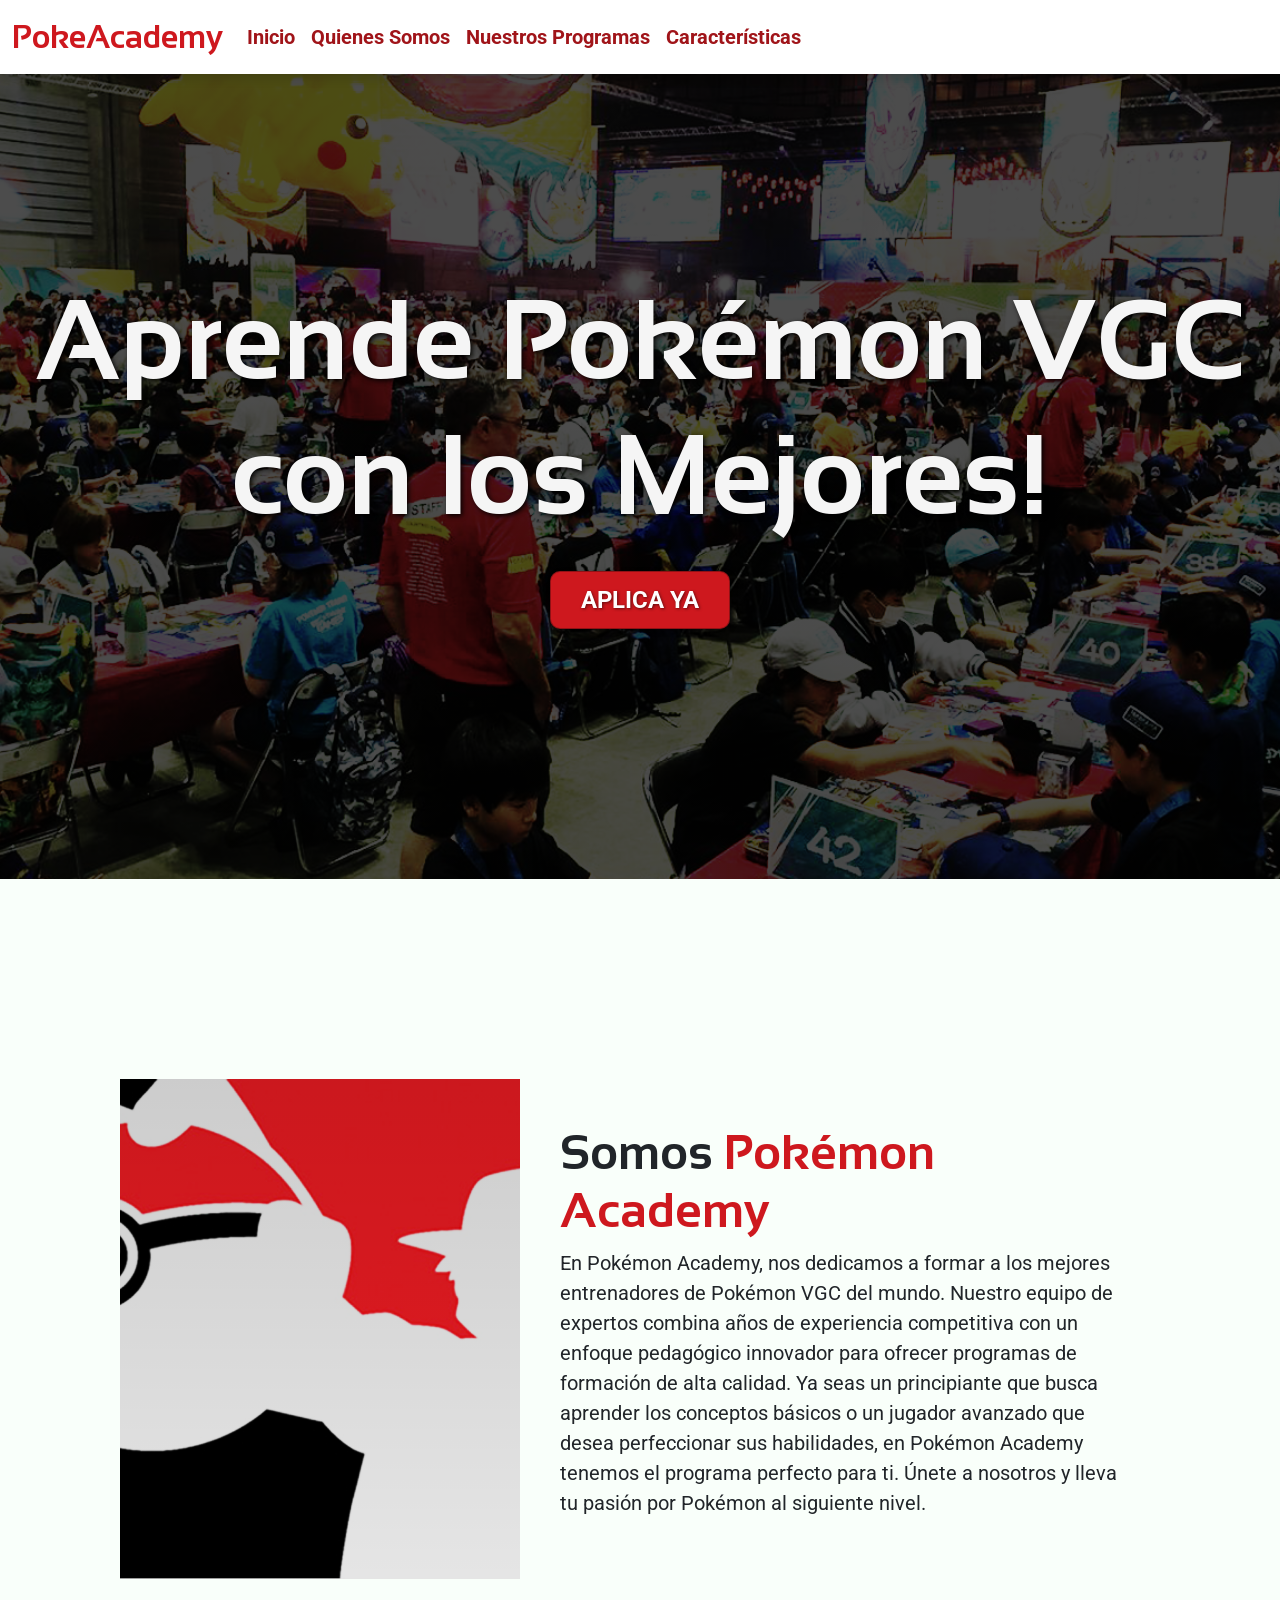
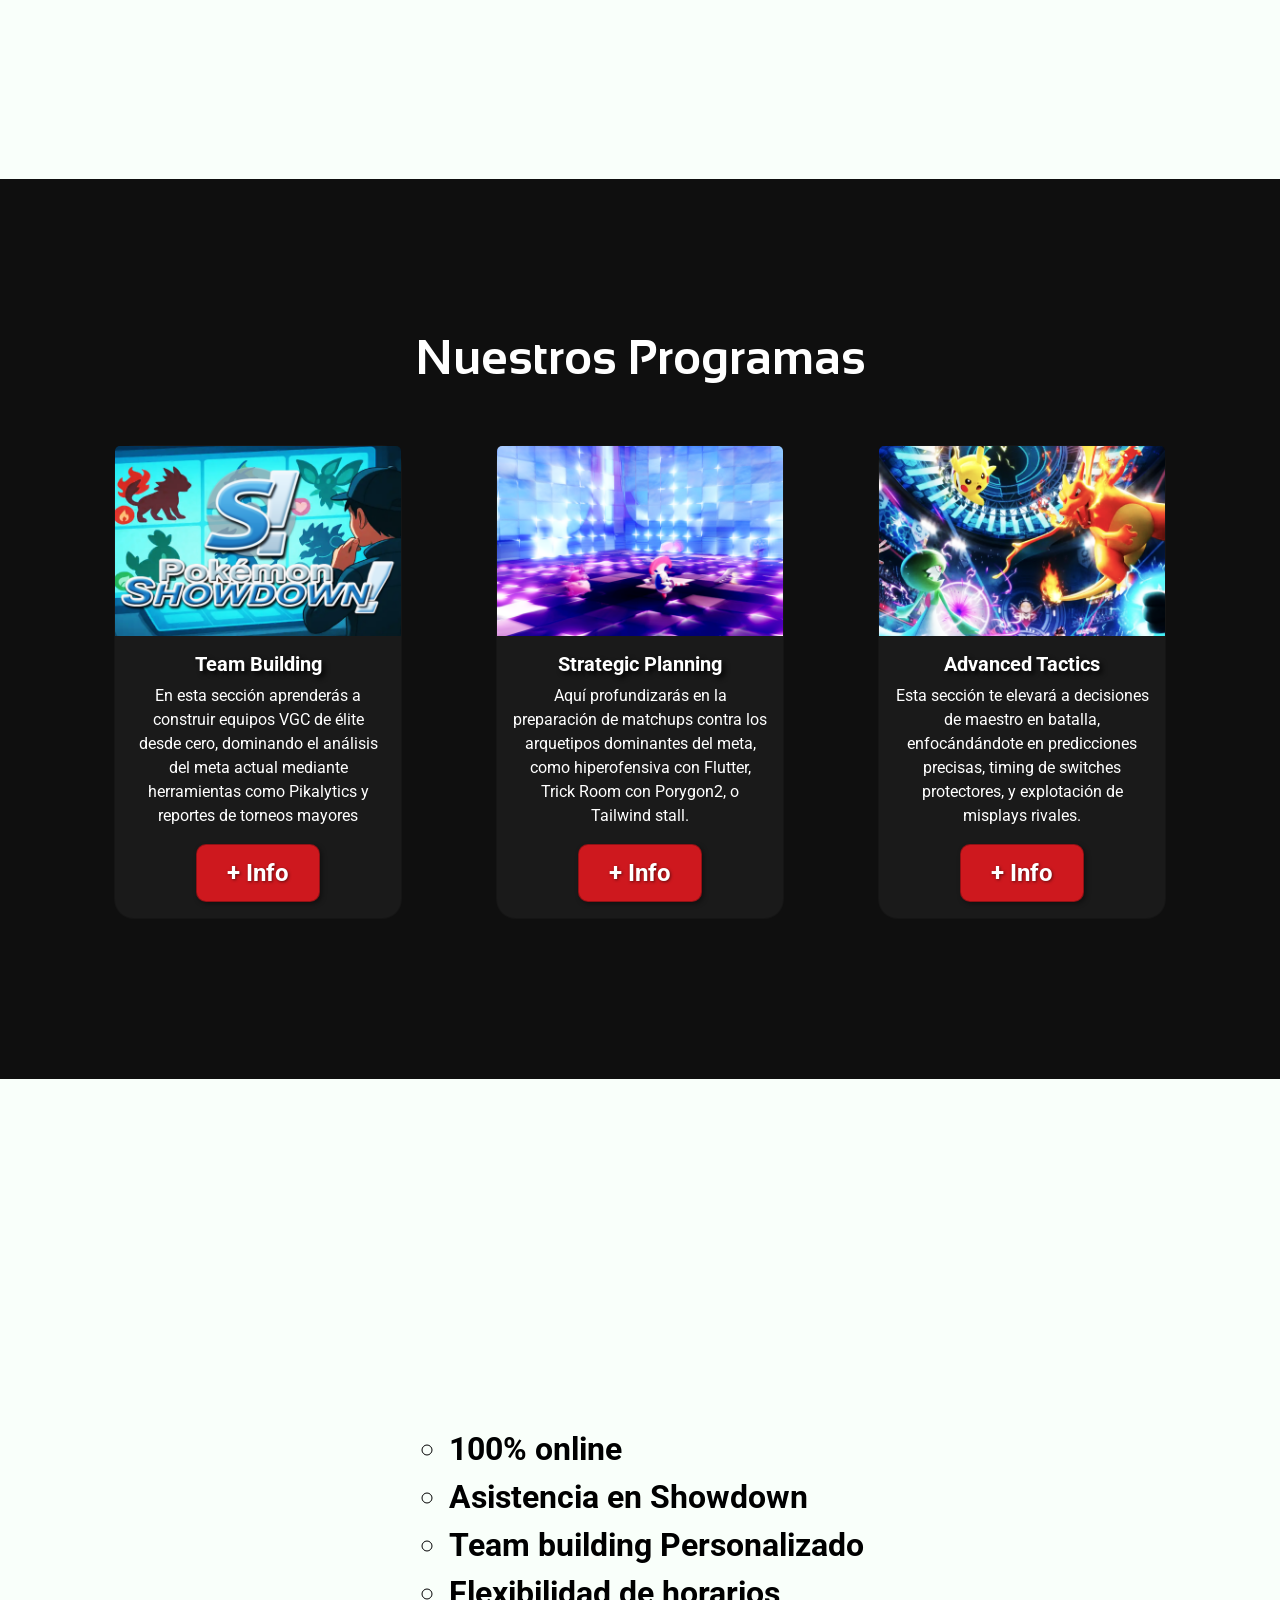
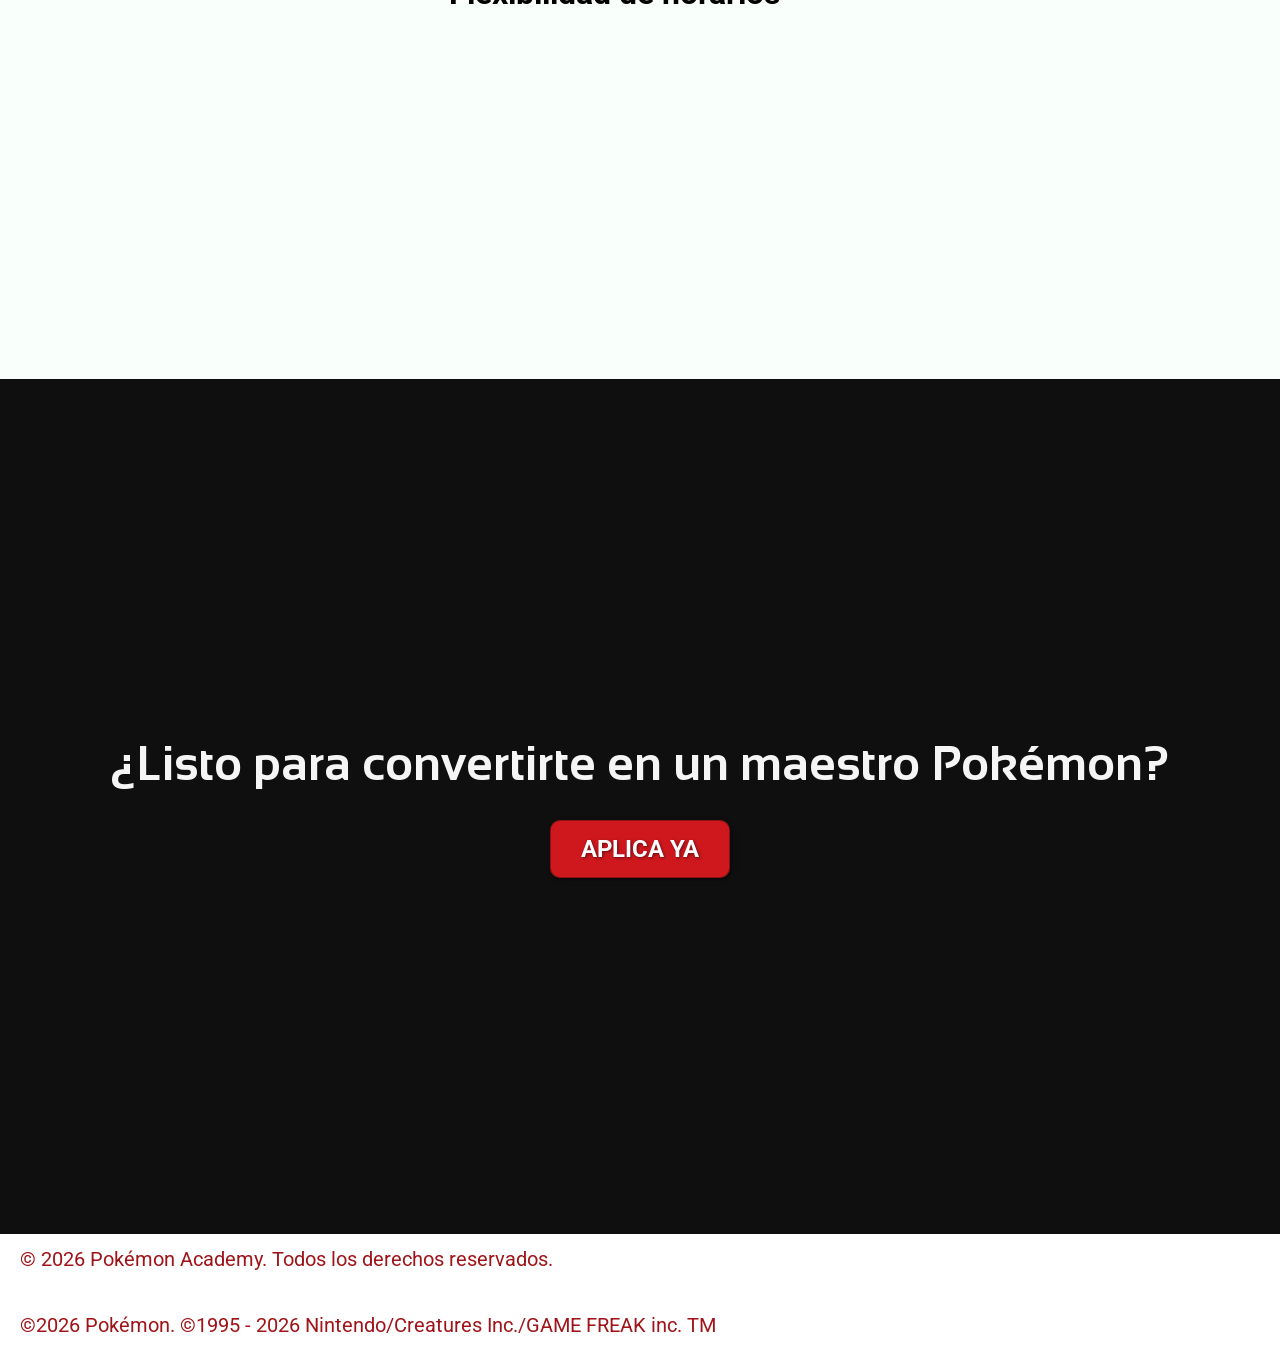
==== index.html @ f9768f2f "1ra version de Poke Academy para la entrega" ====
<!DOCTYPE html>
<html lang="en">

<head>
    <meta charset="UTF-8">
    <meta name="viewport" content="width=device-width, initial-scale=1.0">
    <title>Pokémon Academy</title>
    <!-- Bootstrap CSS -->
    <link href="https://cdn.jsdelivr.net/npm/bootstrap@5.3.8/dist/css/bootstrap.min.css" rel="stylesheet"
        integrity="sha384-sRIl4kxILFvY47J16cr9ZwB07vP4J8+LH7qKQnuqkuIAvNWLzeN8tE5YBujZqJLB" crossorigin="anonymous">
    <!-- Link to the CSS file -->
    <link rel="stylesheet" href="./css/style.css">

</head>
<img src="" alt="">
<body>
    <header>
        <!-- NavBar de Bootstrap -->
        <nav class="navbar navbar-expand-lg">
            <div class="container-fluid">
                <a class="navbar-brand" href="./index.html">PokeAcademy</a>
                <button class="navbar-toggler" type="button" data-bs-toggle="collapse" data-bs-target="#navbarNav"
                    aria-controls="navbarNav" aria-expanded="false" aria-label="Toggle navigation">
                    <span class="navbar-toggler-icon"></span>
                </button>
                <!-- <div class="collapse navbar-collapse nav justify-content-end" id="navbarNav"> -->
                <div class="collapse navbar-collapse nav" id="navbarNav">
                    <ul class="navbar-nav nav">
                        <li class="nav-item">
                            <a class="nav-link" href="./index.html">Inicio</a>
                        </li>
                        <li class="nav-item">
                            <a class="nav-link" href="./pages/quienes-somos.html">Quienes Somos</a>
                        </li>
                        <li class="nav-item">
                            <a class="nav-link" href="./pages/programas.html">Nuestros Programas</a>
                        </li>
                        <li class="nav-item">
                            <a class="nav-link " href="#caracteristicas">Características</a>
                        </li>
                    </ul>
                </div>
            </div>
        </nav>
    </header>

    <section id="main">
        <h1>Aprende Pokémon VGC <br>con los Mejores!</h1>
        <a href="https://www.youtube.com/watch?v=dQw4w9WgXcQ&list=RDdQw4w9WgXcQ&start_radio=1" class="btn btn-primary">APLICA YA</a>
    </section>

    <section id="somos-academy">
        <div class="container-academy">
            <div class="img-container"></div>
            <div class="academy-texto">
                <h2>Somos <span class="color-somos">Pokémon Academy</span></h2>
                <p>En Pokémon Academy, nos dedicamos a formar a los mejores entrenadores de Pokémon VGC del mundo.
                    Nuestro
                    equipo de expertos combina años de experiencia competitiva con un enfoque pedagógico innovador para
                    ofrecer programas de formación de alta calidad. Ya seas un principiante que busca aprender los
                    conceptos
                    básicos o un jugador avanzado que desea perfeccionar sus habilidades, en Pokémon Academy tenemos el
                    programa perfecto para ti. Únete a nosotros y lleva tu pasión por Pokémon al siguiente nivel.</p>
            </div>
        </div>

    </section>
    <!-- Cards de Bootstrap -->
    <section id="nuestros-programas">
        <h2>Nuestros Programas</h2>
        <div class="container-card">
            <div class="card" style="width: 18rem;">
                <img src="./img/teambuild-img.png" class="card-img-top" alt="Team Building Image">
                <div class="card-body">
                    <h5 class="card-title">Team Building</h5>
                    <p class="card-text">En esta sección aprenderás a construir equipos VGC de élite desde cero,
                        dominando el análisis del meta actual mediante herramientas como Pikalytics y reportes de
                        torneos mayores</p>
                    <a href="#" class="btn btn-primary">+ Info</a>
                </div>
            </div>

            <div class="card" style="width: 18rem;">
                <img src="./img/planning-img.png" class="card-img-top" alt="Planning Image">
                <div class="card-body">
                    <h5 class="card-title">Strategic Planning</h5>
                    <p class="card-text">Aquí profundizarás en la preparación de matchups contra los arquetipos
                        dominantes del meta, como hiperofensiva con Flutter, Trick Room con Porygon2, o Tailwind stall.
                    </p>
                    <a href="#" class="btn btn-primary">+ Info</a>
                </div>
            </div>

            <div class="card" style="width: 18rem;">
                <img src="./img/tactics-img.png" class="card-img-top" alt="Advanced Tactics Image">
                <div class="card-body">
                    <h5 class="card-title">Advanced Tactics</h5>
                    <p class="card-text">Esta sección te elevará a decisiones de maestro en batalla, enfocándándote en
                        predicciones precisas, timing de switches protectores, y explotación de misplays rivales.</p>
                    <a href="#" class="btn btn-primary">+ Info</a>
                </div>
            </div>
        </div>
    </section>

    <section id="caracteristicas">
        <div class="container-caracteristicas">
            <ul>
                <li>100% online</li>
                <li>Asistencia en Showdown</li>
                <li>Team building Personalizado</li>
                <li>Flexibilidad de horarios</li>
            </ul>
        </div>
    </section>

    <section id="ready">
        <h2>¿Listo para convertirte en un maestro Pokémon?</h2>
        <a href="https://www.youtube.com/watch?v=dQw4w9WgXcQ&list=RDdQw4w9WgXcQ&start_radio=1" class="btn btn-primary">APLICA YA</a>
    </section>

    <footer>
        <div class="container-footer">
            <p>© 2026 Pokémon Academy. Todos los derechos reservados.</p>
            <p>©2026 Pokémon. ©1995 - 2026 Nintendo/Creatures Inc./GAME FREAK inc. TM</p>
        </div>
    </footer>
    <!-- Bootstrap JC -->
    <script src="https://cdn.jsdelivr.net/npm/bootstrap@5.3.8/dist/js/bootstrap.bundle.min.js"
        integrity="sha384-FKyoEForCGlyvwx9Hj09JcYn3nv7wiPVlz7YYwJrWVcXK/BmnVDxM+D2scQbITxI"
        crossorigin="anonymous"></script>
</body>

</html>
---- css/style.css ----
/* Fonts */
@import url('https://fonts.googleapis.com/css2?family=Roboto:ital,wght@0,100..900;1,100..900&family=Sansation:ital,wght@0,300;0,400;0,700;1,300;1,400;1,700&display=swap');
/* font-family: "Roboto", sans-serif; */
/* font-family: "Sansation", sans-serif; */

/* Paleta de Colores
Rojo Predominante : rgb(206, 24, 30)
Rojo hover/navbar : rgb(160, 20, 25)
Background Oscuro : rgb(15, 15, 15)
Background Claro  : rgb(249, 255, 250)*/


* {
    margin: 0;
    padding: 0;
    box-sizing: border-box;
}

body {
    font-family: 'Roboto', sans-serif;
}

.navbar {
    background-color: white;
    box-shadow: 0 4px 10px rgba(0, 0, 0, 0.15);
    transition: box-shadow 0.3s ease-in-out;
}

.navbar-brand {
    font-family: 'Sansation', sans-serif;
    color: rgb(206, 24, 30);
    font-weight: bold;
    font-size: 2rem;
}

.navbar-brand:hover {
    color: rgb(160, 20, 25);
}

.nav-link {
    font-family: 'Roboto', sans-serif;
    font-size: 1.25rem;
    color: rgb(160, 20, 25);
    font-weight: bold;
}

.nav-link:hover {
    color: rgb(206, 24, 30);
}

header {
    position: fixed;
    width: 100%;
    top: 0;
    z-index: 100;
}

h1 {
    font-family: 'Sansation', sans-serif;
    font-size: 7rem;
    font-weight: bold;
    text-shadow: 2px 2px 5px rgba(0, 0, 0, 0.9);
}

h2 {
    font-family: 'Sansation', sans-serif;
    font-size: 3rem;
}

h3 {
    font-family: 'Sansation', sans-serif;
    font-size: 2rem;
}

p {
    font-size: 1.25em;
}

ul {
    list-style: none;
    font-family: 'Roboto', sans-serif;
    font-size: 1.25rem;
}

.btn-primary {
    font-size: 1.5rem;
    font-weight: bold;
    padding: 10px 30px;
    border-radius: 10px;
    border: 1.5px solid rgba(0, 0, 0, 0.3);
    box-shadow: 2px 2px 5px rgba(0, 0, 0, 0.4);
    color: white;
    text-shadow: 1px 1px 3px rgba(0, 0, 0, 0.5);
    background-color: rgb(206, 24, 30);
    font-family: 'Roboto', sans-serif;
}

.btn-primary:hover {
    background-color: rgb(160, 20, 25);
    border-color: rgb(160, 20, 25); /* Se creaba un borde azul y de esta forma logre quitarlo */
}

#main {
    display: flex;
    flex-direction: column;
    align-items: center;
    justify-content: center;
    text-align: center;
    height: 95vh;
    gap: 20px;
    color: whitesmoke;
    background-image: linear-gradient(0deg,
            rgba(0, 0, 0, 0.7),
            rgba(0, 0, 0, 0.7)), url(../img/bg-main.png);
    background-repeat: no-repeat;
    background-size: cover;
    background-position: center center;
}

.color-somos {
    color: rgb(206, 24, 30);
}

#somos-academy {
    background-color: rgb(249, 255, 250);
    height: 100vh;
    display: flex;
    align-items: center;
}

#somos-academy h2 {
    font-weight: bold;
}

#somos-academy .container-academy {
    display: flex;
    justify-content: center;
    align-items: center;
}

#somos-academy .academy-texto {
    width: 50%;
    text-align: initial;
    padding: 0px 40px;
}

#somos-academy .img-container {
    background-image: linear-gradient(0deg,
            rgba(0, 0, 0, 0.1),
            rgba(0, 0, 0, 0.2)), url(../img/play-pkm-img.png);
    background-size: cover;
    background-position: center center;
    height: 500px;
    width: 400px;
}

#somos-ofrecemos {
    background-color: rgb(0, 0, 0);
    height: 100vh;
    display: flex;
    align-items: center;
}

#somos-ofrecemos .container-ofrecemos {
    display: flex;
    justify-content: center;
    align-items: center;
}

#somos-ofrecemos .ofrecemos-texto {
    width: 50%;
    text-align: initial;
    padding: 0px 40px;
    color: whitesmoke;
}

#somos-ofrecemos .ofrecemos-img {
    background-image: linear-gradient(0deg,
            rgba(0, 0, 0, 0.2),
            rgba(0, 0, 0, 0.2)), url(../img/pkm-Academy-img.png);
    background-size: cover;
    background-position: center center;
    height: 500px;
    width: 400px;
}


#nuestros-programas {
    background-color: rgb(15, 15, 15);
    color: white;
    text-align: center;
    padding: 50px 20px;
    gap: 20px;
    height: 100vh;
    display: flex;
    flex-direction: column;
}

#nuestros-programas h2 {
    font-weight: bold;
    margin-top: 100px;
}

#nuestros-programas h5 {
    font-weight: bold;
    text-shadow: 3px 3px 5px rgba(0, 0, 0, 0.9);
}

#nuestros-programas p {
    font-size: 1rem;
}

#nuestros-programas .container-card {
    display: flex;
    justify-content: space-evenly;
    align-items: center;
}

#nuestros-programas .card {
    margin-top: 30px;
    background-color: rgb(26, 26, 26);
    color: white;
    border-radius: 20px;
}

#caracteristicas .container-caracteristicas {
    display: flex;
    flex-direction: row;
    align-items: center;
    justify-content: center;
    padding: 50px 20px;
    gap: 20px;
    height: 100vh;
    background-color: rgb(249, 255, 250);
}

#caracteristicas ul {
    list-style: circle;
    font-weight: bold;
    font-size: 2rem;
    color: black;
}

#ready {
    display: flex;
    flex-direction: column;
    align-items: center;
    justify-content: center;
    text-align: center;
    height: 95vh;
    background-color: rgb(15, 15, 15);
    gap: 20px;
}

#ready h2 {
    color: whitesmoke;
    font-weight: bold;
}

#ready-somos {
    display: flex;
    flex-direction: column;
    align-items: center;
    justify-content: center;
    text-align: center;
    height: 95vh;
    background-color: rgb(249, 255, 250);
    gap: 20px;
}

#ready-somos h2 {
    color: black;
    font-weight: bold;
}

#ready-programas {
    display: flex;
    flex-direction: column;
    align-items: center;
    justify-content: center;
    text-align: center;
    height: 95vh;
    background-color: whitesmoke;
    gap: 20px;
}



/* Footer */
footer {
    background-color: rgb(255, 255, 255);
}

footer p {
    padding: 10px;
    color: rgb(160, 20, 25);
}

footer .container-footer {
    height: 10px;
    display: flex;
    flex-direction: column;
    align-items: flex-start;
}

footer .container-footer p {
    padding: 10px 20px;
}

@media (max-width: 768px) {
    #main h1 {
        font-size: 3.5rem;
        margin: 10px;
    }

    #ready h2 {
        font-size: 2.5rem;
        margin: 20px;
    }

    footer .container-footer {
        height: auto;
        align-items: center;
    }


}

@media (max-width: 960px) {
    #nuestros-programas .container-card p {
        display: none;
    }

    #nuestros-programas .container-card {
        flex-direction: column;
        align-items: center;
    }

    .btn-primary {
        font-size: 1.2rem;
        padding: 5px 15px;
    }

    #nuestros-programas {
        height: auto;
    }

    #somos-academy .img-container {
        display: none;
    }

    #somos-ofrecemos .ofrecemos-img {
        display: none;
    }

    #somos-academy .academy-texto {
        width: 100%;
        padding: 30px;
        text-align: center;
    }

    #somos-ofrecemos .ofrecemos-texto {
        width: 100%;
        padding: 30px;
        text-align: center;
    }

    #programas .programas-cartas p {
        display: none;
    }

    #programas .programas-cartas {
        flex-direction: column;
        align-items: center;
    }
}
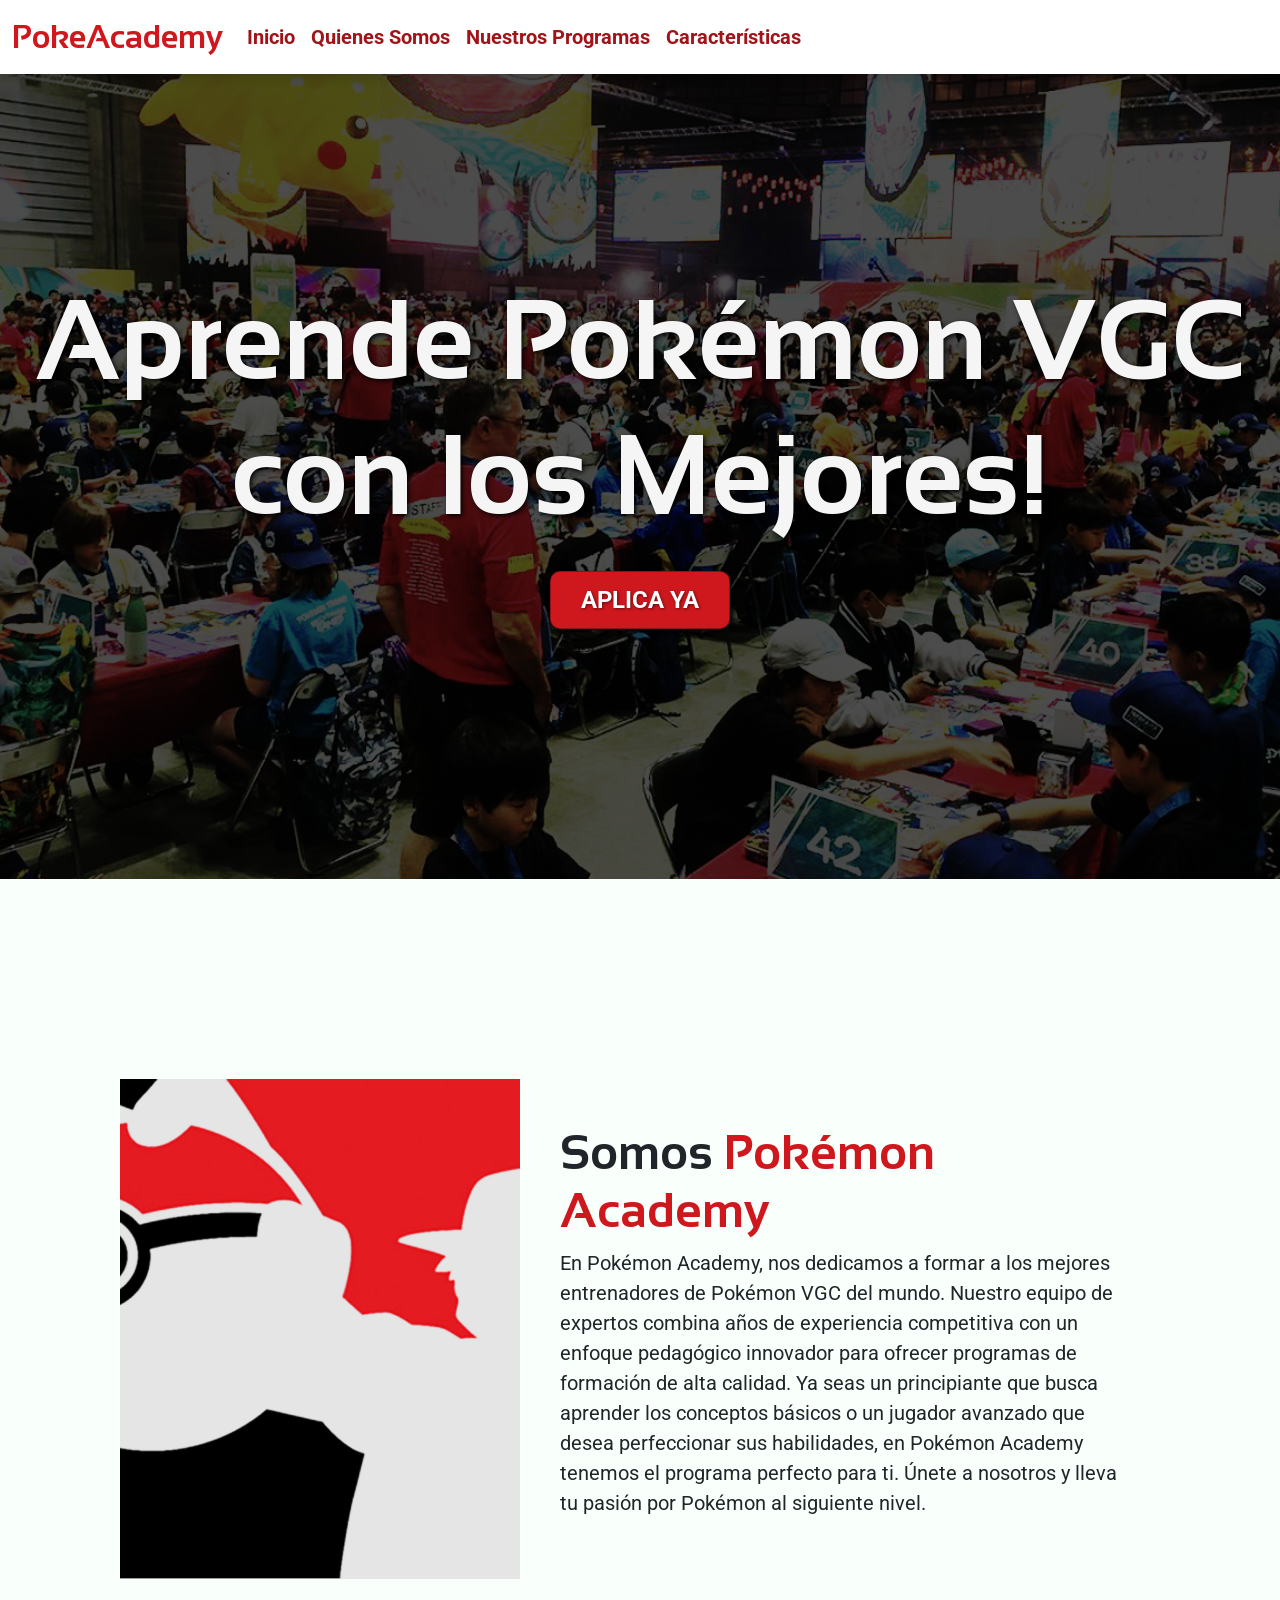
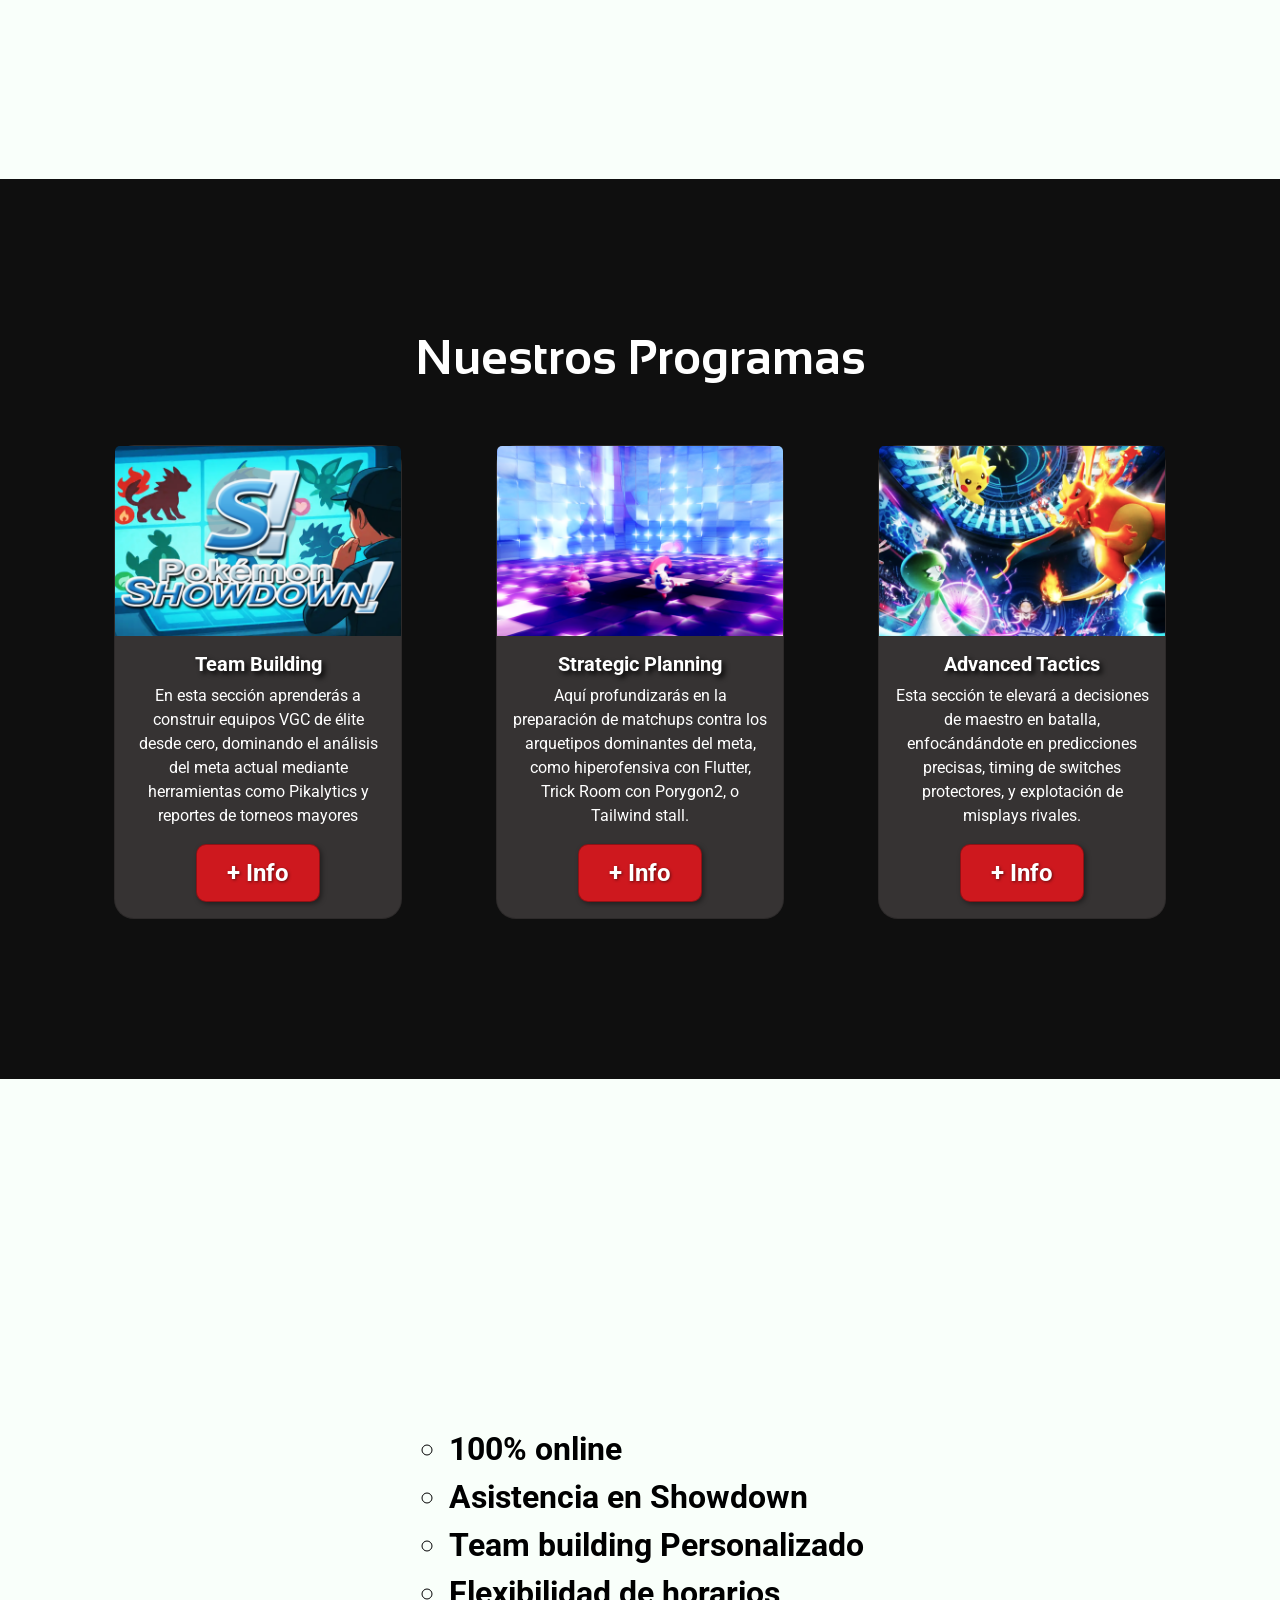
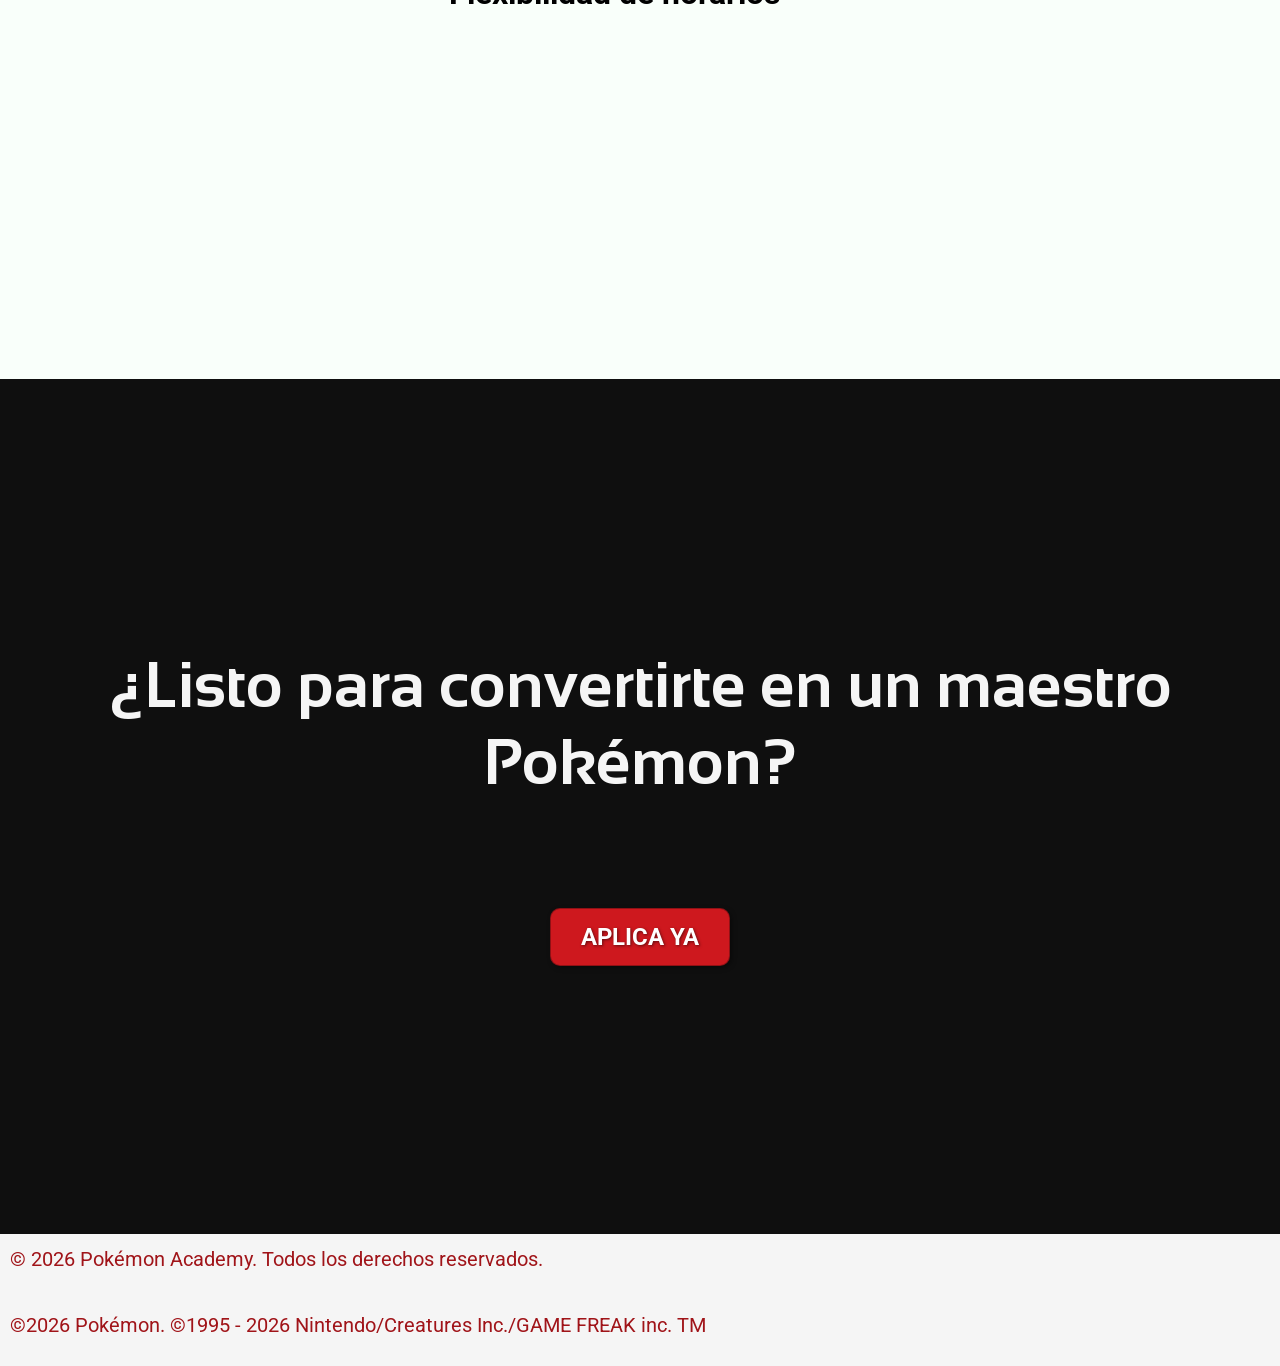
==== commit 2afcb04f: "cambio archivo sass" ====
--- a/index.html
+++ b/index.html
@@ -9,10 +9,11 @@
     <link href="https://cdn.jsdelivr.net/npm/bootstrap@5.3.8/dist/css/bootstrap.min.css" rel="stylesheet"
         integrity="sha384-sRIl4kxILFvY47J16cr9ZwB07vP4J8+LH7qKQnuqkuIAvNWLzeN8tE5YBujZqJLB" crossorigin="anonymous">
     <!-- Link to the CSS file -->
-    <link rel="stylesheet" href="./css/style.css">
+    <link rel="stylesheet" href="./css/styles.css">
 
 </head>
 <img src="" alt="">
+
 <body>
     <header>
         <!-- NavBar de Bootstrap -->
@@ -43,10 +44,11 @@
             </div>
         </nav>
     </header>
-
+    <!--Pagina Principal  -->
     <section id="main">
         <h1>Aprende Pokémon VGC <br>con los Mejores!</h1>
-        <a href="https://www.youtube.com/watch?v=dQw4w9WgXcQ&list=RDdQw4w9WgXcQ&start_radio=1" class="btn btn-primary">APLICA YA</a>
+        <a href="https://www.youtube.com/watch?v=dQw4w9WgXcQ&list=RDdQw4w9WgXcQ&start_radio=1"
+            class="btn btn-primary">APLICA YA</a>
     </section>
 
     <section id="somos-academy">
@@ -103,6 +105,7 @@
         </div>
     </section>
 
+    <!-- Segmento de caracteristicas -->
     <section id="caracteristicas">
         <div class="container-caracteristicas">
             <ul>
@@ -114,17 +117,21 @@
         </div>
     </section>
 
+    <!-- Segmento de Inscripcion -->
     <section id="ready">
         <h2>¿Listo para convertirte en un maestro Pokémon?</h2>
-        <a href="https://www.youtube.com/watch?v=dQw4w9WgXcQ&list=RDdQw4w9WgXcQ&start_radio=1" class="btn btn-primary">APLICA YA</a>
+        <a href="https://www.youtube.com/watch?v=dQw4w9WgXcQ&list=RDdQw4w9WgXcQ&start_radio=1"
+            class="btn btn-primary">APLICA YA</a>
     </section>
 
+    <!-- Segmento de footer -->
     <footer>
         <div class="container-footer">
             <p>© 2026 Pokémon Academy. Todos los derechos reservados.</p>
             <p>©2026 Pokémon. ©1995 - 2026 Nintendo/Creatures Inc./GAME FREAK inc. TM</p>
         </div>
     </footer>
+
     <!-- Bootstrap JC -->
     <script src="https://cdn.jsdelivr.net/npm/bootstrap@5.3.8/dist/js/bootstrap.bundle.min.js"
         integrity="sha384-FKyoEForCGlyvwx9Hj09JcYn3nv7wiPVlz7YYwJrWVcXK/BmnVDxM+D2scQbITxI"
--- a/css/styles.css
+++ b/css/styles.css
@@ -0,0 +1,313 @@
+@import url("https://fonts.googleapis.com/css2?family=Roboto:ital,wght@0,100..900;1,100..900&family=Sansation:ital,wght@0,300;0,400;0,700;1,300;1,400;1,700&display=swap");
+* {
+  margin: 0;
+  padding: 0;
+  box-sizing: border-box;
+}
+
+.btn-primary {
+  font-size: 1.5rem;
+  font-weight: bold;
+  padding: 10px 30px;
+  border-radius: 10px;
+  border: 1.5px solid rgba(0, 0, 0, 0.3);
+  box-shadow: 2px 2px 5px rgba(0, 0, 0, 0.4);
+  color: white;
+  text-shadow: 1px 1px 3px rgba(0, 0, 0, 0.5);
+  background-color: rgb(206, 24, 30);
+  font-family: "Roboto", sans-serif;
+}
+@media (max-width: 960px) {
+  .btn-primary {
+    font-size: 1.2rem;
+    padding: 5px 15px;
+  }
+}
+
+.btn-primary:hover {
+  background-color: rgb(160, 20, 25);
+  border-color: rgb(160, 20, 25);
+}
+
+body {
+  font-family: "Roboto", sans-serif;
+}
+body header {
+  position: fixed;
+  width: 100%;
+  top: 0;
+  z-index: 100;
+}
+body header .navbar {
+  background-color: white;
+  box-shadow: 0 4px 10px rgba(0, 0, 0, 0.15);
+  transition: box-shadow 0.3s ease-in-out;
+}
+body header .navbar .navbar-brand {
+  font-weight: bold;
+  font-size: 2rem;
+  color: rgb(206, 24, 30);
+  font-family: "Sansation", sans-serif;
+}
+body header .navbar .navbar-brand:hover {
+  color: rgb(160, 20, 25);
+}
+body header .navbar ul {
+  list-style: none;
+}
+body header .navbar ul .nav-link {
+  font-family: "Roboto", sans-serif;
+  font-size: 1.25rem;
+  color: rgb(160, 20, 25);
+  font-weight: bold;
+}
+body header .navbar ul .nav-link:hover {
+  color: rgb(206, 24, 30);
+}
+body #main {
+  display: flex;
+  flex-direction: column;
+  align-items: center;
+  justify-content: center;
+  text-align: center;
+  height: 95vh;
+  gap: 20px;
+  color: whitesmoke;
+  background-image: linear-gradient(0deg, rgba(0, 0, 0, 0.7), rgba(0, 0, 0, 0.7)), url(../img/bg-main.png);
+  background-repeat: no-repeat;
+  background-size: cover;
+  background-position: center center;
+}
+body #main h1 {
+  font-family: "Sansation", sans-serif;
+  font-size: 7rem;
+  font-weight: bold;
+  text-shadow: 2px 2px 5px rgba(0, 0, 0, 0.9);
+}
+@media (max-width: 768px) {
+  body #main h1 {
+    font-size: 3.5rem;
+    margin: 10px;
+  }
+}
+body #somos-academy {
+  background-color: rgb(249, 255, 250);
+  height: 100vh;
+  display: flex;
+  align-items: center;
+}
+body #somos-academy .container-academy {
+  display: flex;
+  justify-content: center;
+  align-items: center;
+}
+body #somos-academy .container-academy .img-container {
+  background-image: linear-gradient(0deg, rgba(0, 0, 0, 0.1), rgba(0, 0, 0, 0.1)), url(../img/play-pkm-img.png);
+  background-size: cover;
+  background-position: center center;
+  height: 500px;
+  width: 400px;
+}
+@media (max-width: 960px) {
+  body #somos-academy .container-academy .img-container {
+    display: none;
+  }
+}
+body #somos-academy .container-academy .academy-texto h2 {
+  font-family: "Sansation", sans-serif;
+  font-size: 3rem;
+  font-weight: bold;
+}
+body #somos-academy .container-academy .academy-texto .color-somos {
+  color: rgb(206, 24, 30);
+}
+body #somos-academy .container-academy .academy-texto p {
+  font-size: 1.25rem;
+}
+@media (max-width: 960px) {
+  body #somos-academy .container-academy .academy-texto p {
+    text-align: center;
+    font-size: 1rem;
+  }
+}
+body #somos-academy .container-academy .academy-texto {
+  width: 50%;
+  text-align: initial;
+  padding: 0px 40px;
+}
+@media (max-width: 960px) {
+  body #somos-academy .container-academy .academy-texto {
+    width: 100%;
+    padding: 30px;
+    text-align: center;
+  }
+}
+body #somos-ofrecemos {
+  background-color: rgb(15, 15, 15);
+  height: 100vh;
+  display: flex;
+  align-items: center;
+}
+body #somos-ofrecemos .container-ofrecemos {
+  display: flex;
+  justify-content: center;
+  align-items: center;
+}
+body #somos-ofrecemos .container-ofrecemos .ofrecemos-texto {
+  width: 50%;
+  text-align: initial;
+  padding: 0px 40px;
+  color: whitesmoke;
+  font-size: 1.25rem;
+}
+@media (max-width: 960px) {
+  body #somos-ofrecemos .container-ofrecemos .ofrecemos-texto {
+    width: 100%;
+    padding: 30px;
+    text-align: center;
+    font-size: 1rem;
+  }
+}
+body #somos-ofrecemos .container-ofrecemos .ofrecemos-img {
+  background-image: linear-gradient(0deg, rgba(0, 0, 0, 0.2), rgba(0, 0, 0, 0.2)), url(../img/pkm-Academy-img.png);
+  background-size: cover;
+  background-position: center center;
+  height: 500px;
+  width: 400px;
+}
+@media (max-width: 960px) {
+  body #somos-ofrecemos .container-ofrecemos .ofrecemos-img {
+    display: none;
+  }
+}
+body #nuestros-programas {
+  background-color: rgb(15, 15, 15);
+  color: white;
+  text-align: center;
+  padding: 50px 20px;
+  gap: 20px;
+  height: 100vh;
+  display: flex;
+  flex-direction: column;
+}
+@media (max-width: 960px) {
+  body #nuestros-programas {
+    height: auto;
+  }
+}
+body #nuestros-programas h2 {
+  font-family: "Sansation", sans-serif;
+  font-size: 3rem;
+  font-weight: bold;
+  margin-top: 100px;
+}
+body #nuestros-programas .container-card {
+  display: flex;
+  justify-content: space-evenly;
+  align-items: center;
+}
+@media (max-width: 960px) {
+  body #nuestros-programas .container-card {
+    flex-direction: column;
+    align-items: center;
+  }
+}
+body #nuestros-programas .container-card .card {
+  margin-top: 30px;
+  background-color: rgb(54, 51, 51);
+  color: white;
+  border-radius: 20px;
+}
+body #nuestros-programas .container-card .card .card-body h5 {
+  font-weight: bold;
+  text-shadow: 3px 3px 5px rgba(0, 0, 0, 0.9);
+}
+body #nuestros-programas .container-card .card .card-body p {
+  font-size: 1rem;
+}
+@media (max-width: 960px) {
+  body #nuestros-programas .container-card .card .card-body p {
+    display: none;
+  }
+}
+body #caracteristicas .container-caracteristicas {
+  display: flex;
+  flex-direction: row;
+  align-items: center;
+  justify-content: center;
+  padding: 50px 20px;
+  gap: 20px;
+  height: 100vh;
+  background-color: rgb(249, 255, 250);
+}
+body #caracteristicas .container-caracteristicas ul {
+  list-style: circle;
+  font-weight: bold;
+  font-size: 2rem;
+  color: black;
+}
+body #ready {
+  display: flex;
+  flex-direction: column;
+  align-items: center;
+  justify-content: center;
+  text-align: center;
+  height: 95vh;
+  background-color: rgb(15, 15, 15);
+  gap: 100px;
+}
+body #ready h2 {
+  font-family: "Sansation", sans-serif;
+  font-size: 4rem;
+  color: whitesmoke;
+  font-weight: bold;
+}
+@media (max-width: 768px) {
+  body #ready h2 {
+    font-size: 2.5rem;
+    margin: 20px;
+  }
+}
+body #ready-somos {
+  display: flex;
+  flex-direction: column;
+  align-items: center;
+  justify-content: center;
+  text-align: center;
+  height: 95vh;
+  background-color: rgb(249, 255, 250);
+  gap: 100px;
+}
+body #ready-somos h2 {
+  font-family: "Sansation", sans-serif;
+  font-size: 4rem;
+  color: black;
+  font-weight: bold;
+}
+@media (max-width: 768px) {
+  body #ready-somos h2 {
+    font-size: 2.5rem;
+    margin: 20px;
+  }
+}
+body footer {
+  background-color: whitesmoke;
+}
+body footer .container-footer {
+  display: flex;
+  flex-direction: column;
+  align-items: flex-start;
+}
+body footer .container-footer p {
+  font-size: 1.25rem;
+  color: rgb(160, 20, 25);
+  padding: 10px 10px;
+}
+@media (max-width: 768px) {
+  body footer .container-footer {
+    height: auto;
+    align-items: center;
+  }
+}
+
+/*# sourceMappingURL=styles.css.map */
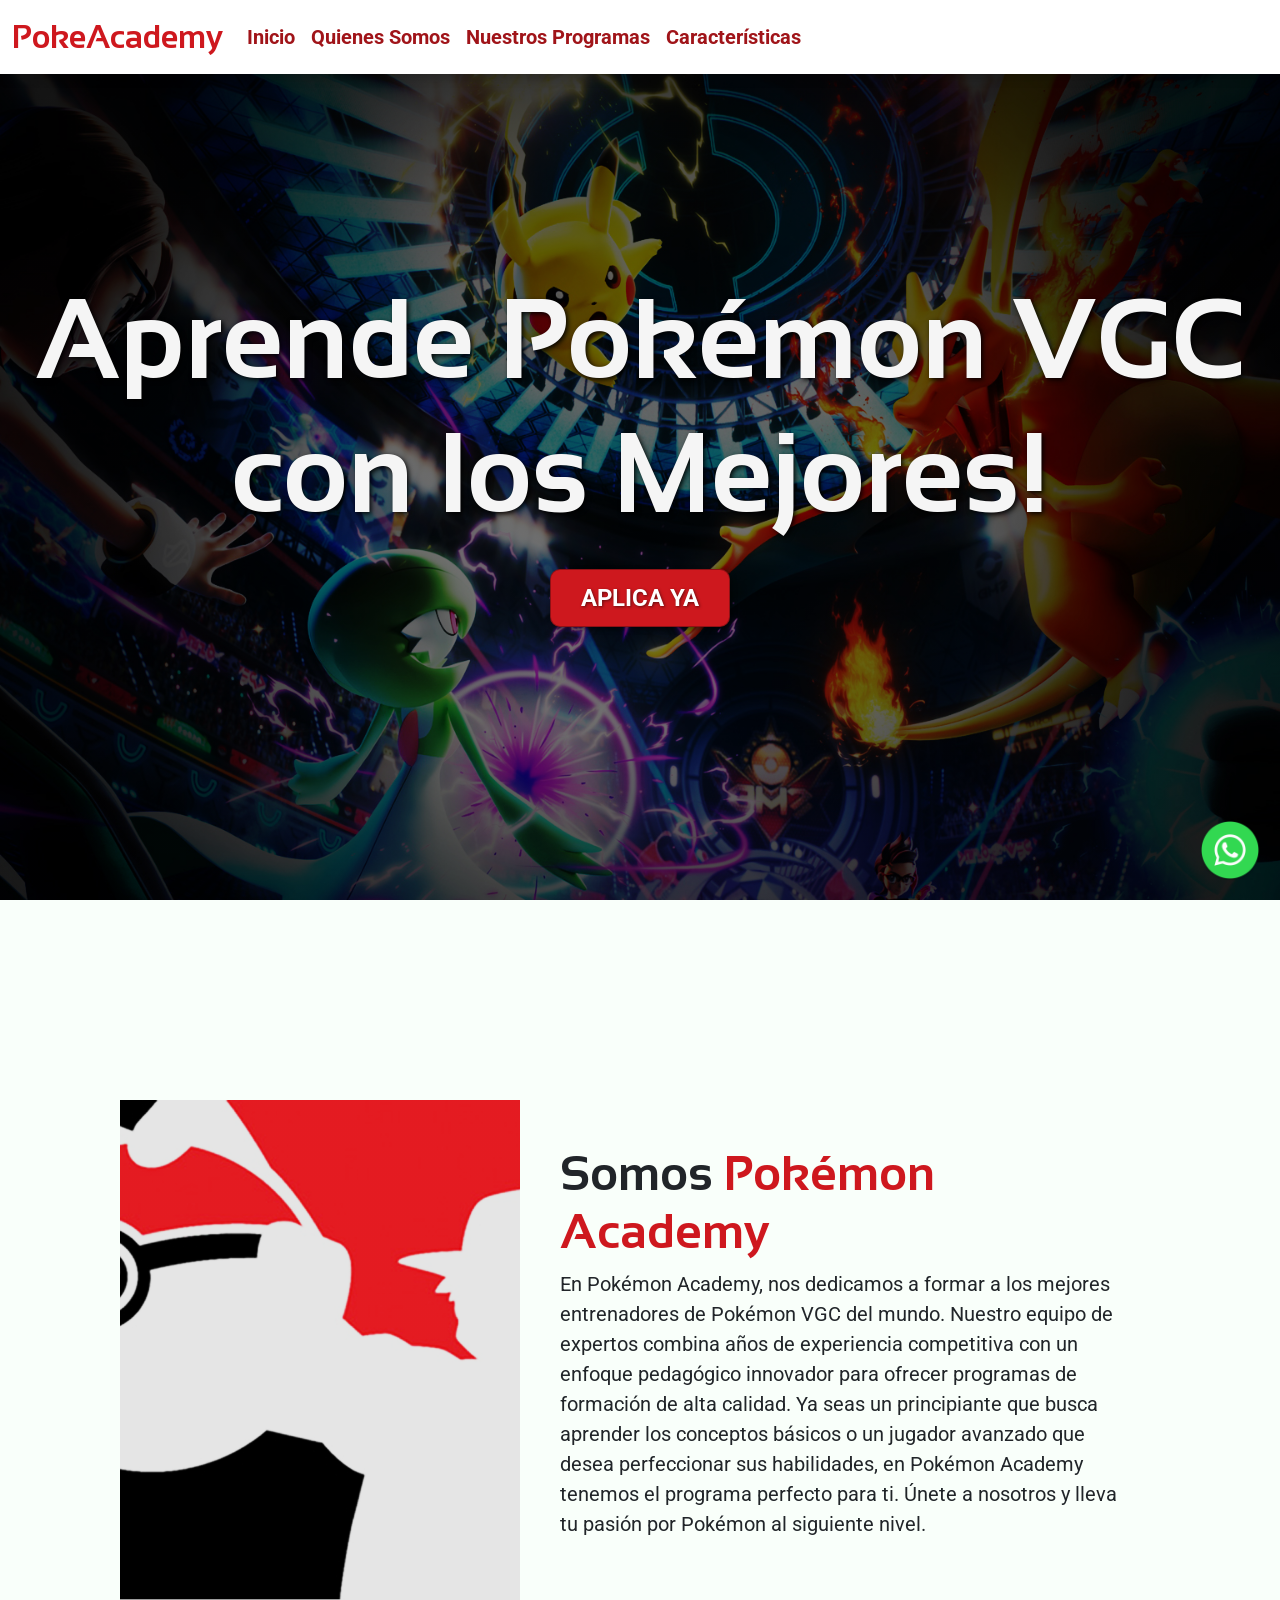
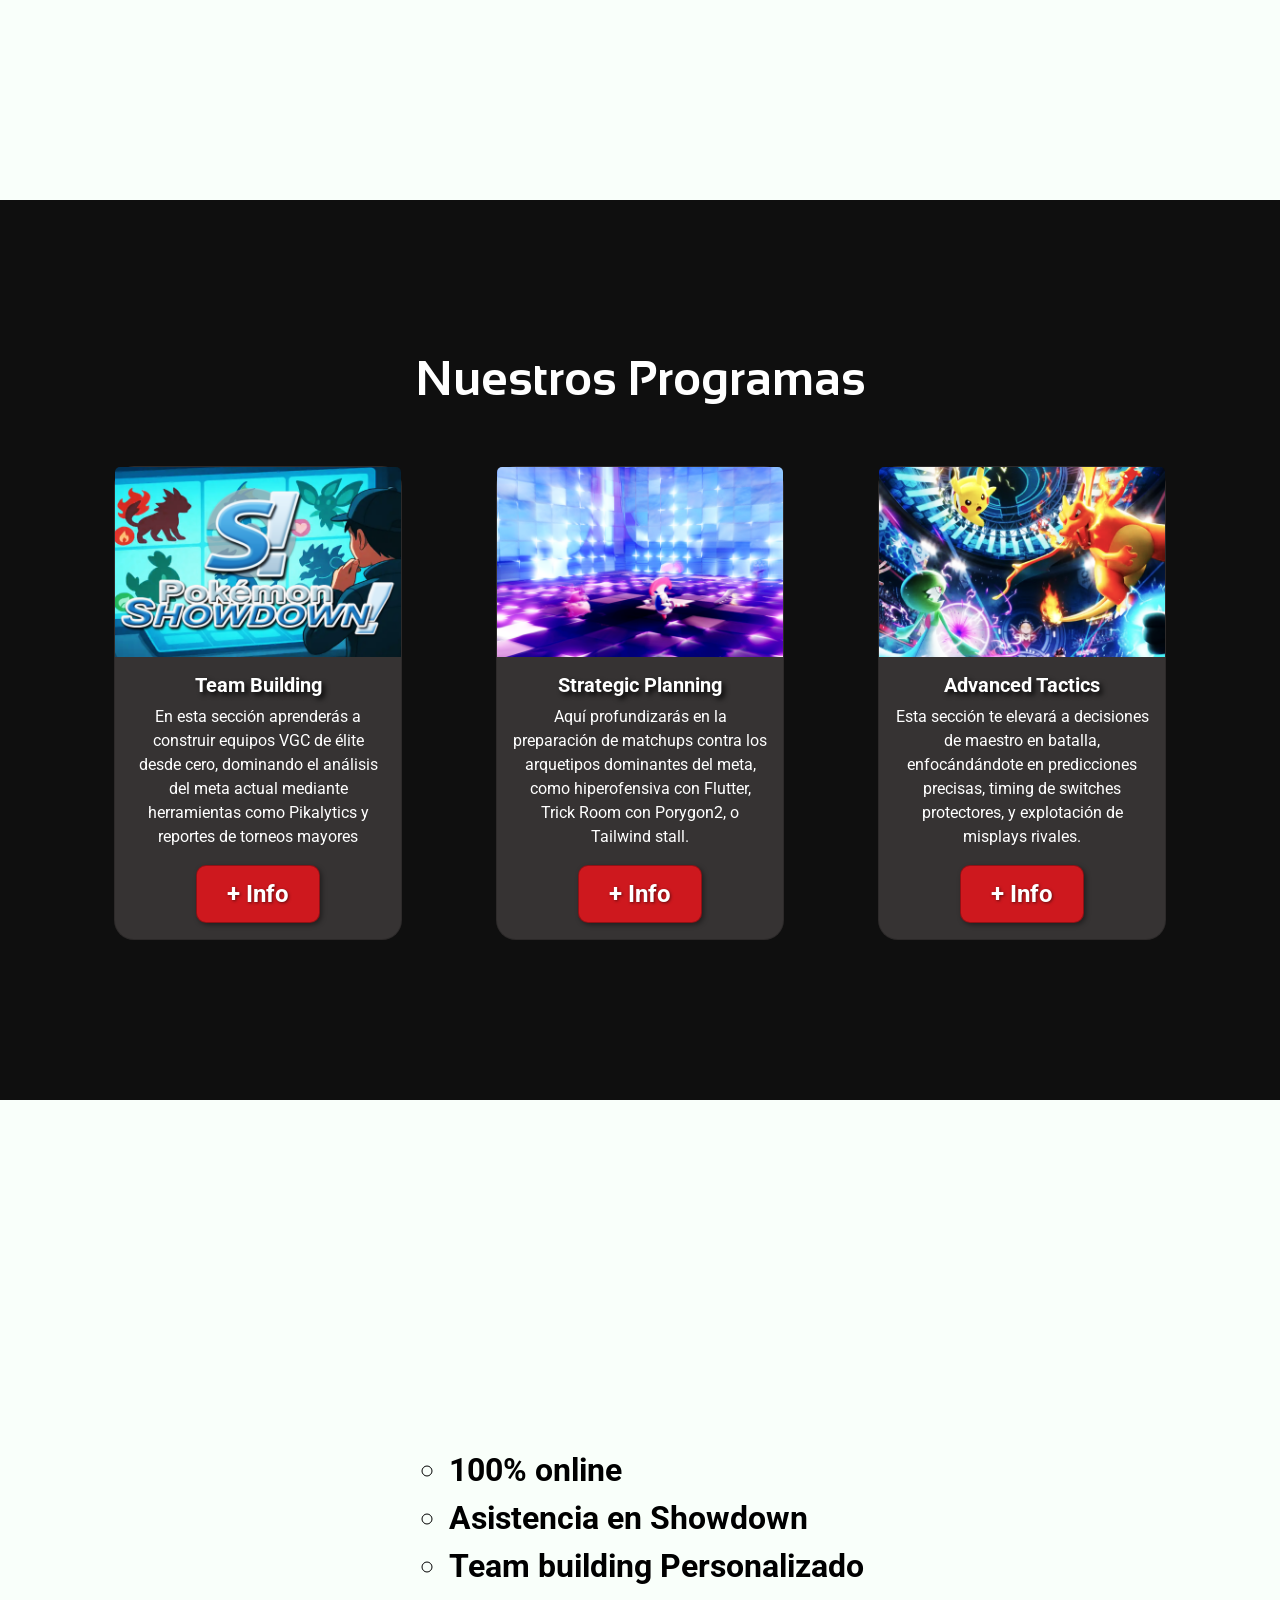
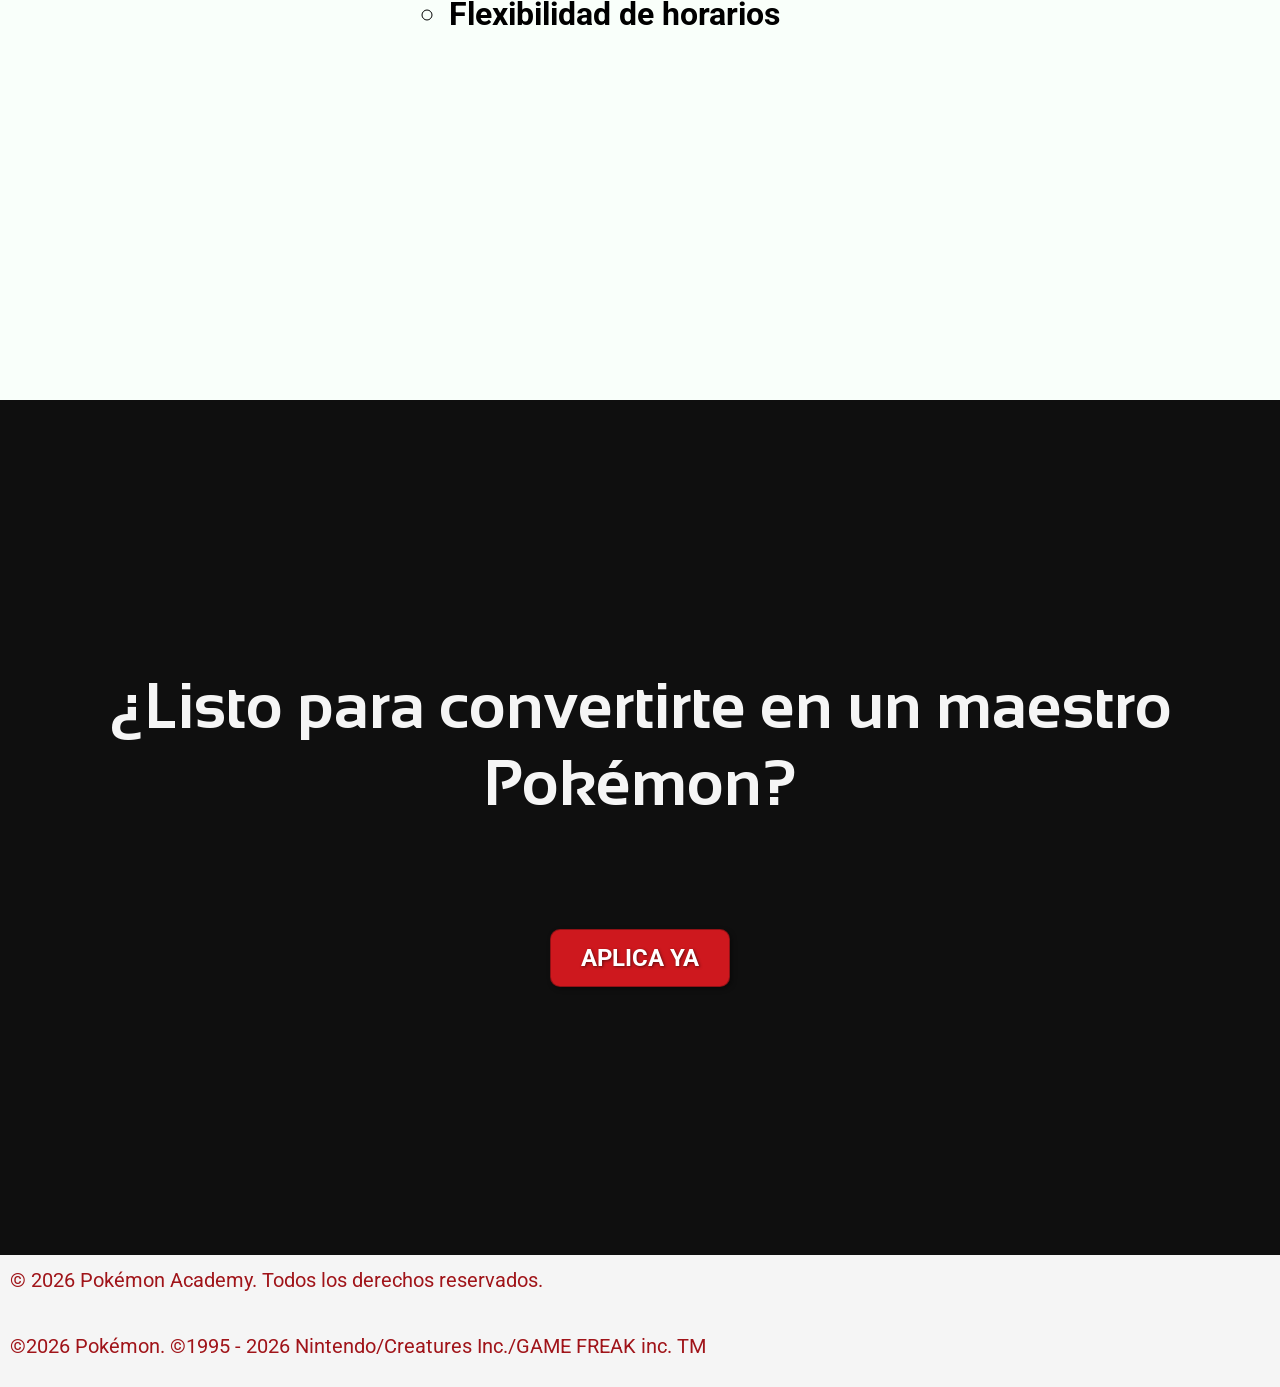
==== commit 32ebd463: "tercera entrega" ====
--- a/index.html
+++ b/index.html
@@ -12,7 +12,7 @@
     <link rel="stylesheet" href="./css/styles.css">
 
 </head>
-<img src="" alt="">
+
 
 <body>
     <header>
@@ -24,7 +24,6 @@
                     aria-controls="navbarNav" aria-expanded="false" aria-label="Toggle navigation">
                     <span class="navbar-toggler-icon"></span>
                 </button>
-                <!-- <div class="collapse navbar-collapse nav justify-content-end" id="navbarNav"> -->
                 <div class="collapse navbar-collapse nav" id="navbarNav">
                     <ul class="navbar-nav nav">
                         <li class="nav-item">
@@ -44,14 +43,20 @@
             </div>
         </nav>
     </header>
+
+    <!-- Whatsapp icon -->
+     <div class="whatsapp">
+        <img src=".//img/whatsapp-icon.png" alt="Whatsapp Icono">
+     </div>
+     
     <!--Pagina Principal  -->
-    <section id="main">
+    <section class="main">
         <h1>Aprende Pokémon VGC <br>con los Mejores!</h1>
         <a href="https://www.youtube.com/watch?v=dQw4w9WgXcQ&list=RDdQw4w9WgXcQ&start_radio=1"
             class="btn btn-primary">APLICA YA</a>
     </section>
 
-    <section id="somos-academy">
+    <section class="somos-academy">
         <div class="container-academy">
             <div class="img-container"></div>
             <div class="academy-texto">
@@ -68,7 +73,7 @@
 
     </section>
     <!-- Cards de Bootstrap -->
-    <section id="nuestros-programas">
+    <section class="nuestros-programas">
         <h2>Nuestros Programas</h2>
         <div class="container-card">
             <div class="card" style="width: 18rem;">
@@ -118,7 +123,7 @@
     </section>
 
     <!-- Segmento de Inscripcion -->
-    <section id="ready">
+    <section class="ready">
         <h2>¿Listo para convertirte en un maestro Pokémon?</h2>
         <a href="https://www.youtube.com/watch?v=dQw4w9WgXcQ&list=RDdQw4w9WgXcQ&start_radio=1"
             class="btn btn-primary">APLICA YA</a>
--- a/css/styles.css
+++ b/css/styles.css
@@ -16,6 +16,7 @@
   text-shadow: 1px 1px 3px rgba(0, 0, 0, 0.5);
   background-color: rgb(206, 24, 30);
   font-family: "Roboto", sans-serif;
+  transition: box-shadow 0.3s ease-in-out;
 }
 @media (max-width: 960px) {
   .btn-primary {
@@ -27,6 +28,7 @@
 .btn-primary:hover {
   background-color: rgb(160, 20, 25);
   border-color: rgb(160, 20, 25);
+  transform: scale(1.05);
 }
 
 body {
@@ -48,9 +50,11 @@
   font-size: 2rem;
   color: rgb(206, 24, 30);
   font-family: "Sansation", sans-serif;
+  transition: transform 0.3s ease-in-out;
 }
 body header .navbar .navbar-brand:hover {
   color: rgb(160, 20, 25);
+  transform: scale(1.05);
 }
 body header .navbar ul {
   list-style: none;
@@ -64,44 +68,65 @@
 body header .navbar ul .nav-link:hover {
   color: rgb(206, 24, 30);
 }
-body #main {
+body .whatsapp {
+  position: fixed;
+  bottom: 20px;
+  right: 20px;
+  z-index: 1000;
+}
+body .whatsapp img {
+  width: 60px;
+  height: 60px;
+  transition: transform 0.3s ease-in-out;
+  cursor: pointer;
+}
+body .whatsapp img:hover {
+  transform: scale(1.2);
+}
+body .main {
   display: flex;
   flex-direction: column;
   align-items: center;
   justify-content: center;
   text-align: center;
-  height: 95vh;
+  height: 100vh;
   gap: 20px;
   color: whitesmoke;
-  background-image: linear-gradient(0deg, rgba(0, 0, 0, 0.7), rgba(0, 0, 0, 0.7)), url(../img/bg-main.png);
+  background-image: linear-gradient(0deg, rgba(0, 0, 0, 0.3), rgba(0, 0, 0, 0.5)), url(../img/main-bg.jpg);
   background-repeat: no-repeat;
   background-size: cover;
   background-position: center center;
 }
-body #main h1 {
+body .main h1 {
   font-family: "Sansation", sans-serif;
   font-size: 7rem;
   font-weight: bold;
   text-shadow: 2px 2px 5px rgba(0, 0, 0, 0.9);
 }
-@media (max-width: 768px) {
-  body #main h1 {
+@media (max-width: 960px) {
+  body .main h1 {
     font-size: 3.5rem;
     margin: 10px;
   }
 }
-body #somos-academy {
+@media (max-width: 480px) {
+  body .main h1 {
+    font-size: 2.5rem;
+    margin: 10px;
+  }
+}
+body .somos-academy {
   background-color: rgb(249, 255, 250);
   height: 100vh;
   display: flex;
   align-items: center;
 }
-body #somos-academy .container-academy {
-  display: flex;
-  justify-content: center;
-  align-items: center;
-}
-body #somos-academy .container-academy .img-container {
+body .somos-academy .container-academy {
+  display: flex;
+  justify-content: center;
+  align-items: center;
+}
+body .somos-academy .container-academy .img-container {
   background-image: linear-gradient(0deg, rgba(0, 0, 0, 0.1), rgba(0, 0, 0, 0.1)), url(../img/play-pkm-img.png);
   background-size: cover;
   background-position: center center;
@@ -109,51 +134,51 @@
   width: 400px;
 }
 @media (max-width: 960px) {
-  body #somos-academy .container-academy .img-container {
+  body .somos-academy .container-academy .img-container {
     display: none;
   }
 }
-body #somos-academy .container-academy .academy-texto h2 {
+body .somos-academy .container-academy .academy-texto h2 {
   font-family: "Sansation", sans-serif;
   font-size: 3rem;
   font-weight: bold;
 }
-body #somos-academy .container-academy .academy-texto .color-somos {
+body .somos-academy .container-academy .academy-texto .color-somos {
   color: rgb(206, 24, 30);
 }
-body #somos-academy .container-academy .academy-texto p {
+body .somos-academy .container-academy .academy-texto p {
   font-size: 1.25rem;
 }
-@media (max-width: 960px) {
-  body #somos-academy .container-academy .academy-texto p {
+@media (max-width: 480px) {
+  body .somos-academy .container-academy .academy-texto p {
     text-align: center;
     font-size: 1rem;
   }
 }
-body #somos-academy .container-academy .academy-texto {
+body .somos-academy .container-academy .academy-texto {
   width: 50%;
   text-align: initial;
   padding: 0px 40px;
 }
 @media (max-width: 960px) {
-  body #somos-academy .container-academy .academy-texto {
-    width: 100%;
-    padding: 30px;
+  body .somos-academy .container-academy .academy-texto {
+    width: 70%;
+    padding: 30px 10px;
     text-align: center;
   }
 }
-body #somos-ofrecemos {
+body .somos-ofrecemos {
   background-color: rgb(15, 15, 15);
   height: 100vh;
   display: flex;
   align-items: center;
 }
-body #somos-ofrecemos .container-ofrecemos {
-  display: flex;
-  justify-content: center;
-  align-items: center;
-}
-body #somos-ofrecemos .container-ofrecemos .ofrecemos-texto {
+body .somos-ofrecemos .container-ofrecemos {
+  display: flex;
+  justify-content: center;
+  align-items: center;
+}
+body .somos-ofrecemos .container-ofrecemos .ofrecemos-texto {
   width: 50%;
   text-align: initial;
   padding: 0px 40px;
@@ -161,26 +186,30 @@
   font-size: 1.25rem;
 }
 @media (max-width: 960px) {
-  body #somos-ofrecemos .container-ofrecemos .ofrecemos-texto {
-    width: 100%;
+  body .somos-ofrecemos .container-ofrecemos .ofrecemos-texto {
+    width: 70%;
     padding: 30px;
     text-align: center;
+  }
+}
+@media (max-width: 480px) {
+  body .somos-ofrecemos .container-ofrecemos .ofrecemos-texto {
     font-size: 1rem;
   }
 }
-body #somos-ofrecemos .container-ofrecemos .ofrecemos-img {
-  background-image: linear-gradient(0deg, rgba(0, 0, 0, 0.2), rgba(0, 0, 0, 0.2)), url(../img/pkm-Academy-img.png);
+body .somos-ofrecemos .container-ofrecemos .ofrecemos-img {
+  background-image: url(../img/poke-ball.png);
   background-size: cover;
   background-position: center center;
   height: 500px;
-  width: 400px;
-}
-@media (max-width: 960px) {
-  body #somos-ofrecemos .container-ofrecemos .ofrecemos-img {
+  width: 500px;
+}
+@media (max-width: 960px) {
+  body .somos-ofrecemos .container-ofrecemos .ofrecemos-img {
     display: none;
   }
 }
-body #nuestros-programas {
+body .nuestros-programas {
   background-color: rgb(15, 15, 15);
   color: white;
   text-align: center;
@@ -191,42 +220,42 @@
   flex-direction: column;
 }
 @media (max-width: 960px) {
-  body #nuestros-programas {
+  body .nuestros-programas {
     height: auto;
   }
 }
-body #nuestros-programas h2 {
+body .nuestros-programas h2 {
   font-family: "Sansation", sans-serif;
   font-size: 3rem;
   font-weight: bold;
   margin-top: 100px;
 }
-body #nuestros-programas .container-card {
+body .nuestros-programas .container-card {
   display: flex;
   justify-content: space-evenly;
   align-items: center;
 }
 @media (max-width: 960px) {
-  body #nuestros-programas .container-card {
+  body .nuestros-programas .container-card {
     flex-direction: column;
     align-items: center;
   }
 }
-body #nuestros-programas .container-card .card {
+body .nuestros-programas .container-card .card {
   margin-top: 30px;
   background-color: rgb(54, 51, 51);
   color: white;
   border-radius: 20px;
 }
-body #nuestros-programas .container-card .card .card-body h5 {
+body .nuestros-programas .container-card .card .card-body h5 {
   font-weight: bold;
   text-shadow: 3px 3px 5px rgba(0, 0, 0, 0.9);
 }
-body #nuestros-programas .container-card .card .card-body p {
+body .nuestros-programas .container-card .card .card-body p {
   font-size: 1rem;
 }
 @media (max-width: 960px) {
-  body #nuestros-programas .container-card .card .card-body p {
+  body .nuestros-programas .container-card .card .card-body p {
     display: none;
   }
 }
@@ -246,7 +275,7 @@
   font-size: 2rem;
   color: black;
 }
-body #ready {
+body .ready {
   display: flex;
   flex-direction: column;
   align-items: center;
@@ -256,19 +285,19 @@
   background-color: rgb(15, 15, 15);
   gap: 100px;
 }
-body #ready h2 {
+body .ready h2 {
   font-family: "Sansation", sans-serif;
   font-size: 4rem;
   color: whitesmoke;
   font-weight: bold;
 }
-@media (max-width: 768px) {
-  body #ready h2 {
+@media (max-width: 480px) {
+  body .ready h2 {
     font-size: 2.5rem;
     margin: 20px;
   }
 }
-body #ready-somos {
+body .ready-somos {
   display: flex;
   flex-direction: column;
   align-items: center;
@@ -278,14 +307,14 @@
   background-color: rgb(249, 255, 250);
   gap: 100px;
 }
-body #ready-somos h2 {
+body .ready-somos h2 {
   font-family: "Sansation", sans-serif;
   font-size: 4rem;
   color: black;
   font-weight: bold;
 }
-@media (max-width: 768px) {
-  body #ready-somos h2 {
+@media (max-width: 480px) {
+  body .ready-somos h2 {
     font-size: 2.5rem;
     margin: 20px;
   }
@@ -303,7 +332,7 @@
   color: rgb(160, 20, 25);
   padding: 10px 10px;
 }
-@media (max-width: 768px) {
+@media (max-width: 480px) {
   body footer .container-footer {
     height: auto;
     align-items: center;
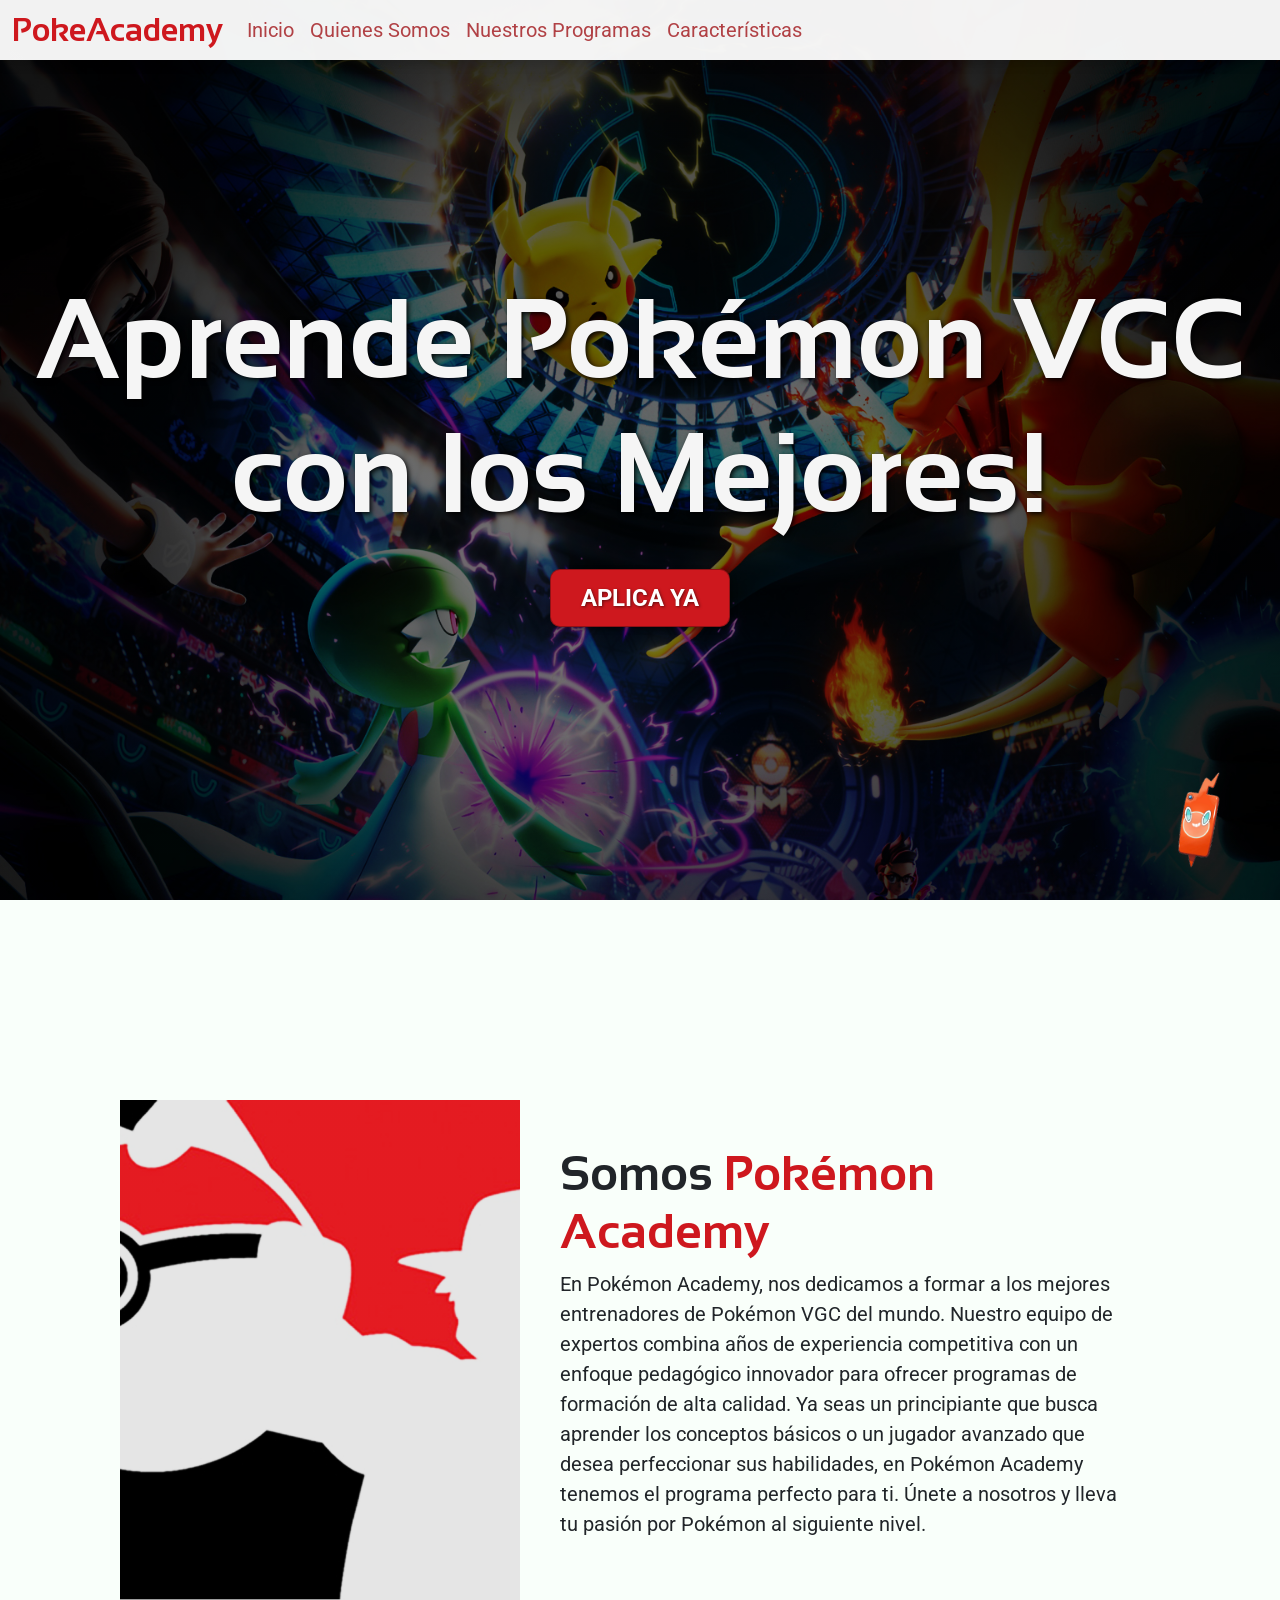
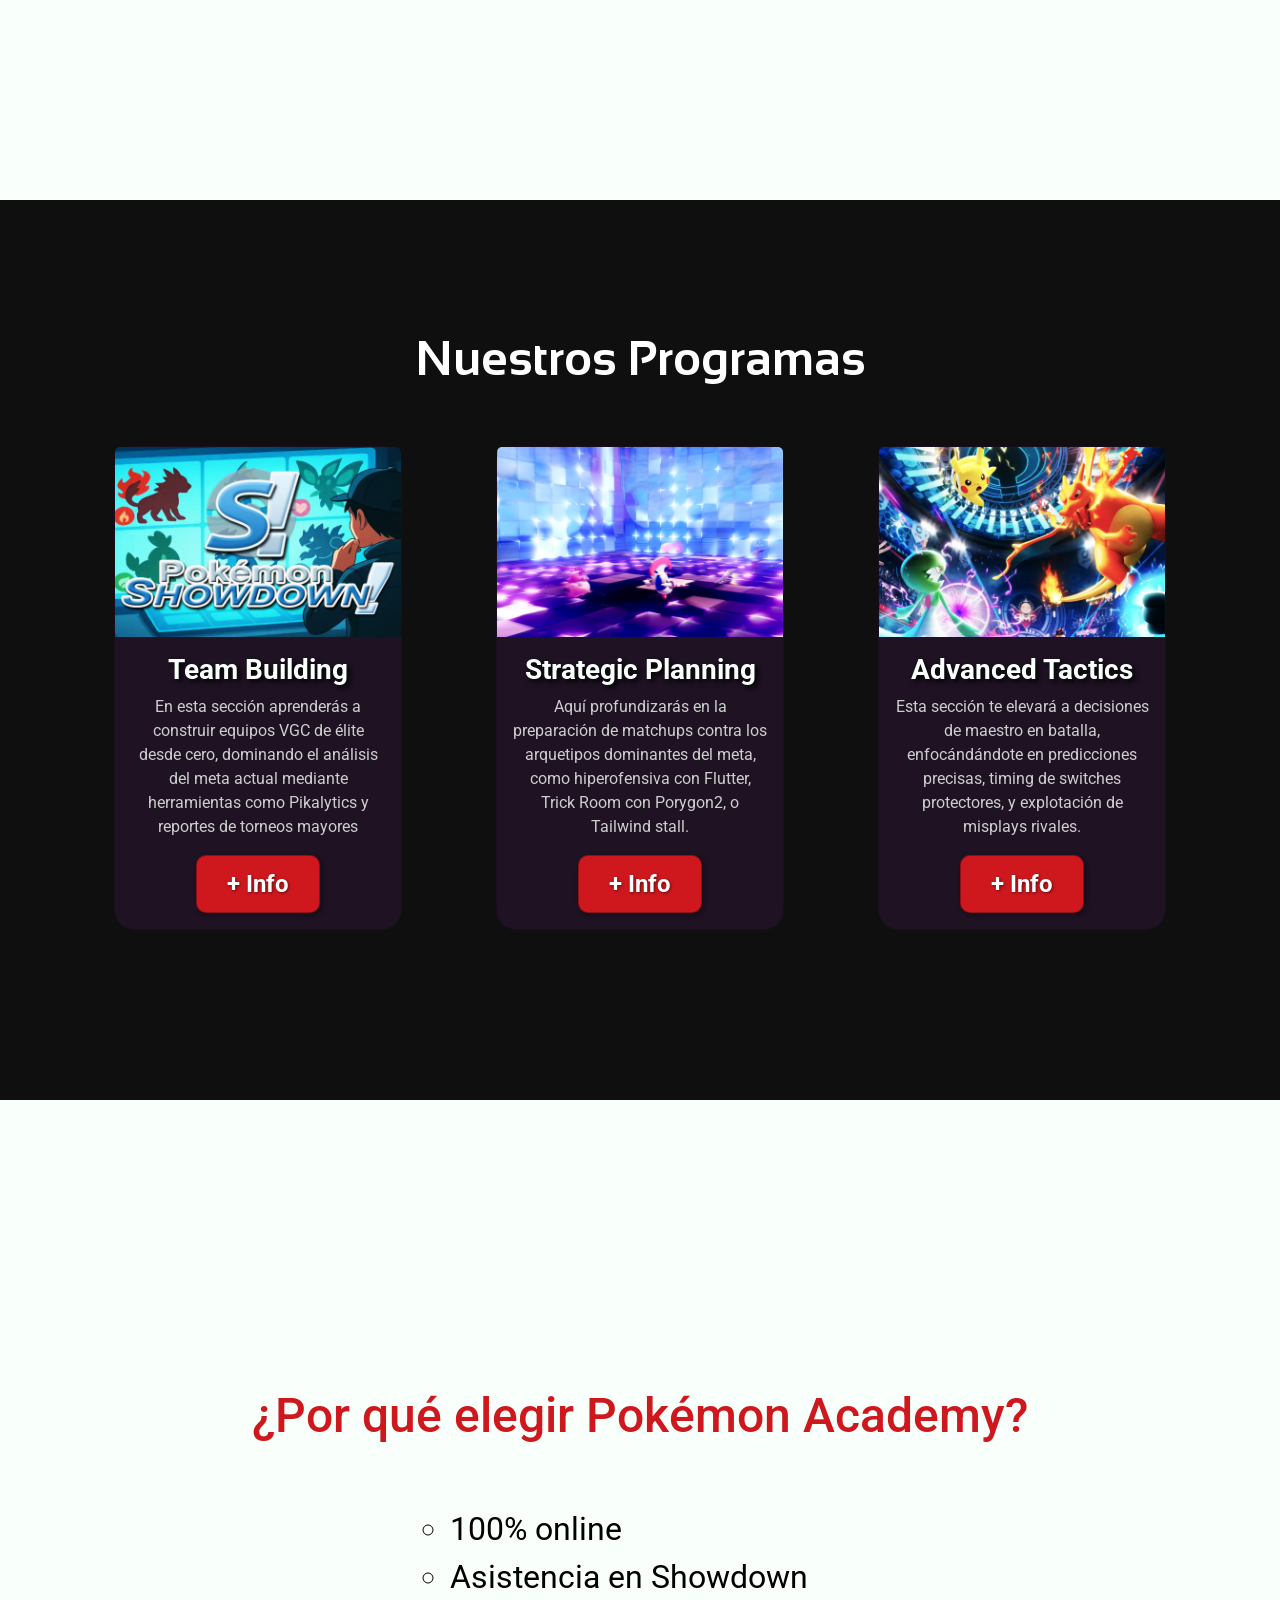
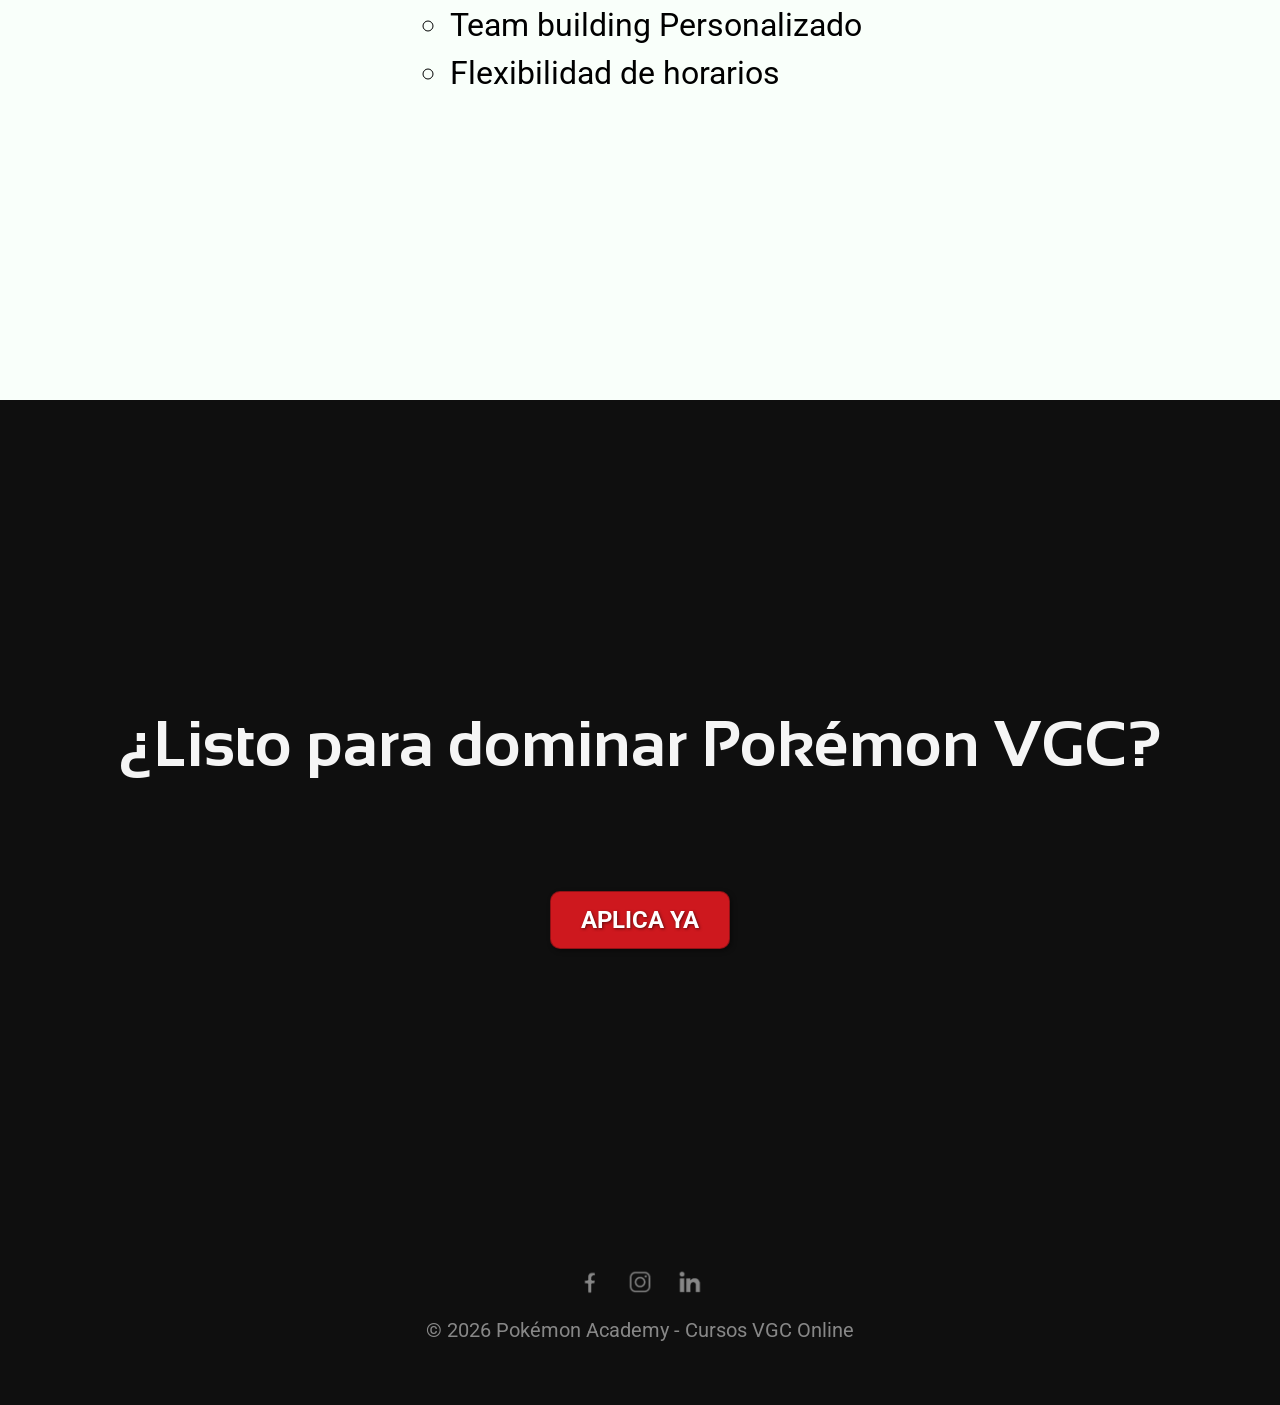
==== commit 3a9cda0a: "version 0.4 (entrega final coder) nuevos html para cursos(building, planning, tactics), nuevo html p" ====
--- a/index.html
+++ b/index.html
@@ -1,18 +1,18 @@
 <!DOCTYPE html>
-<html lang="en">
+<html lang="es">
 
 <head>
     <meta charset="UTF-8">
     <meta name="viewport" content="width=device-width, initial-scale=1.0">
-    <title>Pokémon Academy</title>
+    <title>Pokémon Academy | Cursos VGC y Team Building</title>
+    <meta name="description"
+        content="Aprende Pokémon VGC con expertos: team building, planificación estratégica y tácticas avanzadas 100% online. ¡Únete a Pokémon Academy hoy!">
     <!-- Bootstrap CSS -->
     <link href="https://cdn.jsdelivr.net/npm/bootstrap@5.3.8/dist/css/bootstrap.min.css" rel="stylesheet"
         integrity="sha384-sRIl4kxILFvY47J16cr9ZwB07vP4J8+LH7qKQnuqkuIAvNWLzeN8tE5YBujZqJLB" crossorigin="anonymous">
     <!-- Link to the CSS file -->
     <link rel="stylesheet" href="./css/styles.css">
-
 </head>
-
 
 <body>
     <header>
@@ -45,95 +45,109 @@
     </header>
 
     <!-- Whatsapp icon -->
-     <div class="whatsapp">
-        <img src=".//img/whatsapp-icon.png" alt="Whatsapp Icono">
-     </div>
-     
+    <div class="whatsapp">
+        <img src=".//img/rotom-on-icon.png" alt="Chatea con nosotros por WhatsApp">
+    </div>
+
     <!--Pagina Principal  -->
-    <section class="main">
-        <h1>Aprende Pokémon VGC <br>con los Mejores!</h1>
-        <a href="https://www.youtube.com/watch?v=dQw4w9WgXcQ&list=RDdQw4w9WgXcQ&start_radio=1"
-            class="btn btn-primary">APLICA YA</a>
-    </section>
+    <main>
+        <section class="main">
+            <h1>Aprende Pokémon VGC <br>con los Mejores!</h1>
+            <a href="./pages/sub-pages/registro.html" class="btn btn-primary">APLICA YA</a>
+        </section>
 
-    <section class="somos-academy">
-        <div class="container-academy">
-            <div class="img-container"></div>
-            <div class="academy-texto">
-                <h2>Somos <span class="color-somos">Pokémon Academy</span></h2>
-                <p>En Pokémon Academy, nos dedicamos a formar a los mejores entrenadores de Pokémon VGC del mundo.
-                    Nuestro
-                    equipo de expertos combina años de experiencia competitiva con un enfoque pedagógico innovador para
-                    ofrecer programas de formación de alta calidad. Ya seas un principiante que busca aprender los
-                    conceptos
-                    básicos o un jugador avanzado que desea perfeccionar sus habilidades, en Pokémon Academy tenemos el
-                    programa perfecto para ti. Únete a nosotros y lleva tu pasión por Pokémon al siguiente nivel.</p>
-            </div>
-        </div>
-
-    </section>
-    <!-- Cards de Bootstrap -->
-    <section class="nuestros-programas">
-        <h2>Nuestros Programas</h2>
-        <div class="container-card">
-            <div class="card" style="width: 18rem;">
-                <img src="./img/teambuild-img.png" class="card-img-top" alt="Team Building Image">
-                <div class="card-body">
-                    <h5 class="card-title">Team Building</h5>
-                    <p class="card-text">En esta sección aprenderás a construir equipos VGC de élite desde cero,
-                        dominando el análisis del meta actual mediante herramientas como Pikalytics y reportes de
-                        torneos mayores</p>
-                    <a href="#" class="btn btn-primary">+ Info</a>
+        <section class="somos-academy">
+            <div class="container-academy">
+                <div class="img-container"></div>
+                <div class="academy-texto">
+                    <h2>Somos <span class="color-somos">Pokémon Academy</span></h2>
+                    <p>En Pokémon Academy, nos dedicamos a formar a los mejores entrenadores de Pokémon VGC del mundo.
+                        Nuestro
+                        equipo de expertos combina años de experiencia competitiva con un enfoque pedagógico innovador
+                        para
+                        ofrecer programas de formación de alta calidad. Ya seas un principiante que busca aprender los
+                        conceptos
+                        básicos o un jugador avanzado que desea perfeccionar sus habilidades, en Pokémon Academy tenemos
+                        el
+                        programa perfecto para ti. Únete a nosotros y lleva tu pasión por Pokémon al siguiente nivel.
+                    </p>
                 </div>
             </div>
 
-            <div class="card" style="width: 18rem;">
-                <img src="./img/planning-img.png" class="card-img-top" alt="Planning Image">
-                <div class="card-body">
-                    <h5 class="card-title">Strategic Planning</h5>
-                    <p class="card-text">Aquí profundizarás en la preparación de matchups contra los arquetipos
-                        dominantes del meta, como hiperofensiva con Flutter, Trick Room con Porygon2, o Tailwind stall.
-                    </p>
-                    <a href="#" class="btn btn-primary">+ Info</a>
+        </section>
+        <!-- Cards de Bootstrap -->
+        <section class="nuestros-programas">
+            <h2>Nuestros Programas</h2>
+            <div class="container-card">
+                <div class="card" style="width: 18rem;">
+                    <img src="./img/teambuild-img.png" class="card-img-top"
+                        alt="Curso Team Building Pokémon VGC - Construye equipos élite" loading="lazy">
+                    <div class="card-body">
+                        <h3 class="card-title">Team Building</h3>
+                        <p class="card-text">En esta sección aprenderás a construir equipos VGC de élite desde cero,
+                            dominando el análisis del meta actual mediante herramientas como Pikalytics y reportes de
+                            torneos mayores</p>
+                        <a href="./pages/sub-pages/building.html" class="btn btn-primary">+ Info</a>
+                    </div>
+                </div>
+
+                <div class="card" style="width: 18rem;">
+                    <img src="./img/planning-img.png" class="card-img-top"
+                        alt="Curso Strategic Planning Pokémon VGC - Preparación de Matchups" loading="lazy">
+                    <div class="card-body">
+                        <h3 class="card-title">Strategic Planning</h3>
+                        <p class="card-text">Aquí profundizarás en la preparación de matchups contra los arquetipos
+                            dominantes del meta, como hiperofensiva con Flutter, Trick Room con Porygon2, o Tailwind
+                            stall.
+                        </p>
+                        <a href="./pages/sub-pages/planning.html" class="btn btn-primary">+ Info</a>
+                    </div>
+                </div>
+
+                <div class="card" style="width: 18rem;">
+                    <img src="./img/tactics-img.png" class="card-img-top"
+                        alt="Curso Advanced Tactics Pokémon VGC - Tácticas Avanzadas" loading="lazy">
+                    <div class="card-body">
+                        <h3 class="card-title">Advanced Tactics</h3>
+                        <p class="card-text">Esta sección te elevará a decisiones de maestro en batalla, enfocándándote
+                            en
+                            predicciones precisas, timing de switches protectores, y explotación de misplays rivales.
+                        </p>
+                        <a href="./pages/sub-pages/tactics.html" class="btn btn-primary">+ Info</a>
+                    </div>
                 </div>
             </div>
+        </section>
 
-            <div class="card" style="width: 18rem;">
-                <img src="./img/tactics-img.png" class="card-img-top" alt="Advanced Tactics Image">
-                <div class="card-body">
-                    <h5 class="card-title">Advanced Tactics</h5>
-                    <p class="card-text">Esta sección te elevará a decisiones de maestro en batalla, enfocándándote en
-                        predicciones precisas, timing de switches protectores, y explotación de misplays rivales.</p>
-                    <a href="#" class="btn btn-primary">+ Info</a>
-                </div>
+        <!-- Segmento de caracteristicas -->
+        <section id="caracteristicas">
+            <div class="container-caracteristicas">
+                <h2>¿Por qué elegir Pokémon Academy?</h2>
+                <ul>
+                    <li>100% online</li>
+                    <li>Asistencia en Showdown</li>
+                    <li>Team building Personalizado</li>
+                    <li>Flexibilidad de horarios</li>
+                </ul>
             </div>
-        </div>
-    </section>
+        </section>
 
-    <!-- Segmento de caracteristicas -->
-    <section id="caracteristicas">
-        <div class="container-caracteristicas">
-            <ul>
-                <li>100% online</li>
-                <li>Asistencia en Showdown</li>
-                <li>Team building Personalizado</li>
-                <li>Flexibilidad de horarios</li>
-            </ul>
-        </div>
-    </section>
-
-    <!-- Segmento de Inscripcion -->
-    <section class="ready">
-        <h2>¿Listo para convertirte en un maestro Pokémon?</h2>
-        <a href="https://www.youtube.com/watch?v=dQw4w9WgXcQ&list=RDdQw4w9WgXcQ&start_radio=1"
-            class="btn btn-primary">APLICA YA</a>
-    </section>
+        <!-- Segmento de Inscripcion -->
+        <section class="ready">
+            <h2>¿Listo para dominar Pokémon VGC?</h2>
+            <a href="./pages/sub-pages/registro.html" class="btn btn-primary">APLICA YA</a>
+        </section>
+    </main>
 
     <!-- Segmento de footer -->
-    <footer>
+    <footer class="footer-dark">
+        <div class="img-footer">
+            <img src="./img/icon-facebook.png" alt="Síguenos en Facebook - Pokémon Academy VGC">
+            <img src="./img/icon-instagram.png" alt="Síguenos en Instagram - Pokémon Academy VGC">
+            <img src="./img/icon-linkedin.png" alt="Síguenos en LinkedIn - Pokémon Academy VGC">
+        </div>
         <div class="container-footer">
-            <p>© 2026 Pokémon Academy. Todos los derechos reservados.</p>
-            <p>©2026 Pokémon. ©1995 - 2026 Nintendo/Creatures Inc./GAME FREAK inc. TM</p>
+            <p>© 2026 Pokémon Academy - Cursos VGC Online</p>
         </div>
     </footer>
 
--- a/css/styles.css
+++ b/css/styles.css
@@ -3,6 +3,25 @@
   margin: 0;
   padding: 0;
   box-sizing: border-box;
+}
+
+body {
+  font-family: "Roboto", sans-serif;
+}
+body .whatsapp {
+  position: fixed;
+  bottom: 30px;
+  right: 30px;
+  z-index: 1000;
+}
+body .whatsapp img {
+  width: 100px;
+  height: 100px;
+  transition: transform 0.3s ease-in-out;
+  cursor: pointer;
+}
+body .whatsapp img:hover {
+  transform: scale(1.2);
 }
 
 .btn-primary {
@@ -18,7 +37,7 @@
   font-family: "Roboto", sans-serif;
   transition: box-shadow 0.3s ease-in-out;
 }
-@media (max-width: 960px) {
+@media (max-width: 990px) {
   .btn-primary {
     font-size: 1.2rem;
     padding: 5px 15px;
@@ -26,64 +45,324 @@
 }
 
 .btn-primary:hover {
+  background-color: rgb(206, 24, 30);
+  border-color: rgb(206, 24, 30);
+  transform: scale(1.05);
+}
+
+.btn-primary:active:focus {
   background-color: rgb(160, 20, 25);
+  outline: none;
   border-color: rgb(160, 20, 25);
-  transform: scale(1.05);
-}
-
-body {
-  font-family: "Roboto", sans-serif;
-}
-body header {
+}
+
+header {
   position: fixed;
   width: 100%;
   top: 0;
   z-index: 100;
 }
-body header .navbar {
-  background-color: white;
+header .navbar {
+  background-color: rgba(255, 255, 255, 0.95);
+  height: 60px;
   box-shadow: 0 4px 10px rgba(0, 0, 0, 0.15);
   transition: box-shadow 0.3s ease-in-out;
 }
-body header .navbar .navbar-brand {
+header .navbar .navbar-brand {
   font-weight: bold;
   font-size: 2rem;
   color: rgb(206, 24, 30);
   font-family: "Sansation", sans-serif;
-  transition: transform 0.3s ease-in-out;
-}
-body header .navbar .navbar-brand:hover {
+}
+header .navbar .navbar-brand:hover {
   color: rgb(160, 20, 25);
-  transform: scale(1.05);
-}
-body header .navbar ul {
+}
+@media (max-width: 990px) {
+  header .navbar .navbar-collapse {
+    background-color: rgba(255, 255, 255, 0.95);
+    padding: 10px;
+    border-radius: 0 0 8px 8px;
+  }
+  header .navbar .navbar-collapse .navbar-nav {
+    text-align: center;
+    width: 100%;
+  }
+  header .navbar .navbar-collapse .nav-item {
+    display: block;
+    margin: 0.5rem 0;
+  }
+  header .navbar .navbar-collapse .nav-link {
+    display: inline-block;
+    width: auto;
+    padding: 0.75rem 1rem;
+    text-align: center;
+  }
+}
+header .navbar ul {
   list-style: none;
 }
-body header .navbar ul .nav-link {
+header .navbar ul .nav-link {
   font-family: "Roboto", sans-serif;
   font-size: 1.25rem;
-  color: rgb(160, 20, 25);
-  font-weight: bold;
-}
-body header .navbar ul .nav-link:hover {
+  color: rgba(160, 20, 25, 0.8);
+}
+header .navbar ul .nav-link:hover {
   color: rgb(206, 24, 30);
-}
-body .whatsapp {
-  position: fixed;
-  bottom: 20px;
-  right: 20px;
-  z-index: 1000;
-}
-body .whatsapp img {
-  width: 60px;
-  height: 60px;
-  transition: transform 0.3s ease-in-out;
+  font-weight: bold;
+}
+
+footer {
+  height: 150px;
+}
+footer .img-footer {
+  display: flex;
+  justify-content: center;
+  align-items: center;
+  gap: 20px;
+  padding: 10px;
+}
+footer .img-footer img {
+  width: 30px;
+  height: 30px;
   cursor: pointer;
-}
-body .whatsapp img:hover {
-  transform: scale(1.2);
-}
-body .main {
+  opacity: 0.5;
+}
+footer .img-footer img:hover {
+  opacity: 0.8;
+}
+footer .container-footer {
+  display: flex;
+  flex-direction: column;
+  align-items: center;
+}
+footer .container-footer p {
+  font-size: 1.25rem;
+  padding: 10px 10px;
+}
+@media (max-width: 480px) {
+  footer .container-footer {
+    height: auto;
+    align-items: center;
+  }
+  footer .container-footer p {
+    font-size: 1rem;
+  }
+}
+
+.footer-dark {
+  background-color: rgb(15, 15, 15);
+}
+.footer-dark p {
+  color: rgba(255, 255, 255, 0.5);
+}
+
+.footer-light {
+  background-color: rgb(249, 255, 250);
+}
+.footer-light .img-footer img {
+  filter: invert(1);
+}
+.footer-light p {
+  color: rgba(0, 0, 0, 0.5);
+}
+
+body.body-registro {
+  background-color: rgb(249, 255, 250);
+}
+body.body-registro .main-registro {
+  margin-top: 200px;
+  margin-bottom: 200px;
+  display: flex;
+  flex-direction: column;
+  align-items: center;
+  gap: 20px;
+}
+body.body-registro .main-registro h2 {
+  font-family: "Sansation", sans-serif;
+  font-size: 2.5rem;
+  color: rgb(206, 24, 30);
+  font-weight: bold;
+}
+@media (max-width: 480px) {
+  body.body-registro .main-registro h2 {
+    font-size: 2.2rem;
+  }
+}
+body.body-registro .main-registro .form-control {
+  width: 300px;
+  padding: 10px;
+  border-radius: 5px;
+  border: 1px solid rgba(0, 0, 0, 0.2);
+  box-shadow: inset 2px 2px 5px rgba(0, 0, 0, 0.1);
+  font-size: 1rem;
+  transition: border-color 0.3s ease-in-out;
+}
+body.body-registro .main-registro .form-control:focus {
+  border-color: rgb(206, 24, 30);
+  outline: none;
+  box-shadow: inset 2px 2px 5px rgba(206, 24, 30, 0.3);
+}
+body.body-registro .main-registro p {
+  font-size: 1rem;
+}
+body.body-registro .main-registro p a {
+  color: rgb(206, 24, 30);
+  text-decoration: none;
+}
+body.body-registro .main-registro p a:hover {
+  text-decoration: underline;
+}
+
+.somos-academy {
+  background-color: rgb(249, 255, 250);
+  height: 100vh;
+  display: flex;
+  align-items: center;
+}
+.somos-academy .container-academy {
+  display: flex;
+  justify-content: center;
+  align-items: center;
+}
+.somos-academy .container-academy .img-container {
+  background-image: linear-gradient(0deg, rgba(0, 0, 0, 0.1), rgba(0, 0, 0, 0.1)), url(../img/play-pkm-img.png);
+  background-size: cover;
+  background-position: center center;
+  height: 500px;
+  width: 400px;
+}
+@media (max-width: 990px) {
+  .somos-academy .container-academy .img-container {
+    display: none;
+  }
+}
+.somos-academy .container-academy .academy-texto h2 {
+  font-family: "Sansation", sans-serif;
+  font-size: 3rem;
+  font-weight: bold;
+}
+.somos-academy .container-academy .academy-texto .color-somos {
+  color: rgb(206, 24, 30);
+}
+.somos-academy .container-academy .academy-texto p {
+  font-size: 1.25rem;
+}
+@media (max-width: 480px) {
+  .somos-academy .container-academy .academy-texto p {
+    text-align: center;
+    font-size: 1rem;
+  }
+}
+.somos-academy .container-academy .academy-texto {
+  width: 50%;
+  text-align: initial;
+  padding: 0px 40px;
+}
+@media (max-width: 990px) {
+  .somos-academy .container-academy .academy-texto {
+    width: 70%;
+    padding: 30px 10px;
+    text-align: center;
+  }
+}
+
+.somos-ofrecemos {
+  background-color: rgb(15, 15, 15);
+  height: 100vh;
+  display: flex;
+  align-items: center;
+}
+.somos-ofrecemos .container-ofrecemos {
+  display: flex;
+  justify-content: center;
+  align-items: center;
+}
+.somos-ofrecemos .container-ofrecemos .ofrecemos-texto {
+  width: 50%;
+  text-align: initial;
+  padding: 0px 40px;
+  color: whitesmoke;
+  font-size: 1.25rem;
+}
+@media (max-width: 990px) {
+  .somos-ofrecemos .container-ofrecemos .ofrecemos-texto {
+    width: 70%;
+    padding: 30px;
+    text-align: center;
+  }
+}
+@media (max-width: 480px) {
+  .somos-ofrecemos .container-ofrecemos .ofrecemos-texto {
+    font-size: 1rem;
+  }
+}
+.somos-ofrecemos .container-ofrecemos .ofrecemos-img {
+  background-image: url(../img/poke-ball.png);
+  background-size: cover;
+  background-position: center center;
+  height: 500px;
+  width: 500px;
+}
+@media (max-width: 990px) {
+  .somos-ofrecemos .container-ofrecemos .ofrecemos-img {
+    display: none;
+  }
+}
+
+.nuestros-programas {
+  background-color: rgb(15, 15, 15);
+  color: white;
+  text-align: center;
+  padding: 30px 20px;
+  gap: 20px;
+  height: 100vh;
+  display: flex;
+  flex-direction: column;
+}
+@media (max-width: 990px) {
+  .nuestros-programas {
+    height: auto;
+  }
+}
+.nuestros-programas h2 {
+  font-family: "Sansation", sans-serif;
+  font-size: 3rem;
+  font-weight: bold;
+  margin-top: 100px;
+}
+.nuestros-programas .container-card {
+  display: flex;
+  justify-content: space-evenly;
+  align-items: center;
+}
+@media (max-width: 990px) {
+  .nuestros-programas .container-card {
+    flex-direction: column;
+    align-items: center;
+  }
+}
+.nuestros-programas .container-card .card {
+  margin-top: 30px;
+  background-color: rgba(90, 30, 117, 0.2);
+  color: white;
+  border-radius: 20px;
+}
+.nuestros-programas .container-card .card .card-body h3 {
+  font-weight: bold;
+  text-shadow: 3px 3px 5px rgba(0, 0, 0, 0.9);
+  color: rgb(249, 255, 250);
+}
+.nuestros-programas .container-card .card .card-body p {
+  font-size: 1rem;
+  color: rgba(249, 255, 250, 0.8);
+}
+@media (max-width: 990px) {
+  .nuestros-programas .container-card .card .card-body p {
+    display: none;
+  }
+}
+
+.main {
   display: flex;
   flex-direction: column;
   align-items: center;
@@ -97,171 +376,28 @@
   background-size: cover;
   background-position: center center;
 }
-body .main h1 {
+.main h1 {
   font-family: "Sansation", sans-serif;
   font-size: 7rem;
   font-weight: bold;
   text-shadow: 2px 2px 5px rgba(0, 0, 0, 0.9);
 }
-@media (max-width: 960px) {
-  body .main h1 {
+@media (max-width: 990px) {
+  .main h1 {
     font-size: 3.5rem;
     margin: 10px;
   }
 }
 @media (max-width: 480px) {
-  body .main h1 {
+  .main h1 {
     font-size: 2.5rem;
     margin: 10px;
   }
 }
-body .somos-academy {
-  background-color: rgb(249, 255, 250);
-  height: 100vh;
-  display: flex;
-  align-items: center;
-}
-body .somos-academy .container-academy {
-  display: flex;
-  justify-content: center;
-  align-items: center;
-}
-body .somos-academy .container-academy .img-container {
-  background-image: linear-gradient(0deg, rgba(0, 0, 0, 0.1), rgba(0, 0, 0, 0.1)), url(../img/play-pkm-img.png);
-  background-size: cover;
-  background-position: center center;
-  height: 500px;
-  width: 400px;
-}
-@media (max-width: 960px) {
-  body .somos-academy .container-academy .img-container {
-    display: none;
-  }
-}
-body .somos-academy .container-academy .academy-texto h2 {
-  font-family: "Sansation", sans-serif;
-  font-size: 3rem;
-  font-weight: bold;
-}
-body .somos-academy .container-academy .academy-texto .color-somos {
-  color: rgb(206, 24, 30);
-}
-body .somos-academy .container-academy .academy-texto p {
-  font-size: 1.25rem;
-}
-@media (max-width: 480px) {
-  body .somos-academy .container-academy .academy-texto p {
-    text-align: center;
-    font-size: 1rem;
-  }
-}
-body .somos-academy .container-academy .academy-texto {
-  width: 50%;
-  text-align: initial;
-  padding: 0px 40px;
-}
-@media (max-width: 960px) {
-  body .somos-academy .container-academy .academy-texto {
-    width: 70%;
-    padding: 30px 10px;
-    text-align: center;
-  }
-}
-body .somos-ofrecemos {
-  background-color: rgb(15, 15, 15);
-  height: 100vh;
-  display: flex;
-  align-items: center;
-}
-body .somos-ofrecemos .container-ofrecemos {
-  display: flex;
-  justify-content: center;
-  align-items: center;
-}
-body .somos-ofrecemos .container-ofrecemos .ofrecemos-texto {
-  width: 50%;
-  text-align: initial;
-  padding: 0px 40px;
-  color: whitesmoke;
-  font-size: 1.25rem;
-}
-@media (max-width: 960px) {
-  body .somos-ofrecemos .container-ofrecemos .ofrecemos-texto {
-    width: 70%;
-    padding: 30px;
-    text-align: center;
-  }
-}
-@media (max-width: 480px) {
-  body .somos-ofrecemos .container-ofrecemos .ofrecemos-texto {
-    font-size: 1rem;
-  }
-}
-body .somos-ofrecemos .container-ofrecemos .ofrecemos-img {
-  background-image: url(../img/poke-ball.png);
-  background-size: cover;
-  background-position: center center;
-  height: 500px;
-  width: 500px;
-}
-@media (max-width: 960px) {
-  body .somos-ofrecemos .container-ofrecemos .ofrecemos-img {
-    display: none;
-  }
-}
-body .nuestros-programas {
-  background-color: rgb(15, 15, 15);
-  color: white;
-  text-align: center;
-  padding: 50px 20px;
-  gap: 20px;
-  height: 100vh;
-  display: flex;
-  flex-direction: column;
-}
-@media (max-width: 960px) {
-  body .nuestros-programas {
-    height: auto;
-  }
-}
-body .nuestros-programas h2 {
-  font-family: "Sansation", sans-serif;
-  font-size: 3rem;
-  font-weight: bold;
-  margin-top: 100px;
-}
-body .nuestros-programas .container-card {
-  display: flex;
-  justify-content: space-evenly;
-  align-items: center;
-}
-@media (max-width: 960px) {
-  body .nuestros-programas .container-card {
-    flex-direction: column;
-    align-items: center;
-  }
-}
-body .nuestros-programas .container-card .card {
-  margin-top: 30px;
-  background-color: rgb(54, 51, 51);
-  color: white;
-  border-radius: 20px;
-}
-body .nuestros-programas .container-card .card .card-body h5 {
-  font-weight: bold;
-  text-shadow: 3px 3px 5px rgba(0, 0, 0, 0.9);
-}
-body .nuestros-programas .container-card .card .card-body p {
-  font-size: 1rem;
-}
-@media (max-width: 960px) {
-  body .nuestros-programas .container-card .card .card-body p {
-    display: none;
-  }
-}
-body #caracteristicas .container-caracteristicas {
-  display: flex;
-  flex-direction: row;
+
+#caracteristicas .container-caracteristicas {
+  display: flex;
+  flex-direction: column;
   align-items: center;
   justify-content: center;
   padding: 50px 20px;
@@ -269,13 +405,24 @@
   height: 100vh;
   background-color: rgb(249, 255, 250);
 }
-body #caracteristicas .container-caracteristicas ul {
+#caracteristicas .container-caracteristicas h2 {
+  font-size: 3rem;
+  margin-bottom: 40px;
+  color: rgb(206, 24, 30);
+  text-align: center;
+}
+#caracteristicas .container-caracteristicas ul {
   list-style: circle;
-  font-weight: bold;
   font-size: 2rem;
   color: black;
 }
-body .ready {
+@media (max-width: 480px) {
+  #caracteristicas .container-caracteristicas ul {
+    font-size: 2.5rem;
+  }
+}
+
+.ready {
   display: flex;
   flex-direction: column;
   align-items: center;
@@ -285,19 +432,20 @@
   background-color: rgb(15, 15, 15);
   gap: 100px;
 }
-body .ready h2 {
+.ready h2 {
   font-family: "Sansation", sans-serif;
   font-size: 4rem;
   color: whitesmoke;
   font-weight: bold;
 }
 @media (max-width: 480px) {
-  body .ready h2 {
+  .ready h2 {
     font-size: 2.5rem;
     margin: 20px;
   }
 }
-body .ready-somos {
+
+.ready-somos {
   display: flex;
   flex-direction: column;
   align-items: center;
@@ -307,35 +455,141 @@
   background-color: rgb(249, 255, 250);
   gap: 100px;
 }
-body .ready-somos h2 {
+.ready-somos h2 {
   font-family: "Sansation", sans-serif;
   font-size: 4rem;
   color: black;
   font-weight: bold;
 }
 @media (max-width: 480px) {
-  body .ready-somos h2 {
+  .ready-somos h2 {
     font-size: 2.5rem;
     margin: 20px;
   }
 }
-body footer {
-  background-color: whitesmoke;
-}
-body footer .container-footer {
-  display: flex;
-  flex-direction: column;
-  align-items: flex-start;
-}
-body footer .container-footer p {
+
+.programa-page {
+  background-color: rgb(15, 15, 15);
+  height: 100vh;
+  display: flex;
+  align-items: center;
+}
+.programa-page .programa-content {
+  display: flex;
+  justify-content: center;
+  align-items: center;
+}
+.programa-page .programa-content .building-img {
+  background-image: linear-gradient(0deg, rgba(0, 0, 0, 0.1), rgba(0, 0, 0, 0.1)), url(../img/teambuild-img.png);
+  background-size: cover;
+  background-position: center center;
+  height: 400px;
+  width: 600px;
+}
+@media (max-width: 990px) {
+  .programa-page .programa-content .building-img {
+    height: 200px;
+    width: 400px;
+    background-position: center center;
+  }
+}
+@media (max-width: 480px) {
+  .programa-page .programa-content .building-img {
+    display: none;
+  }
+}
+.programa-page .programa-content .planning-img {
+  background-image: linear-gradient(0deg, rgba(0, 0, 0, 0.1), rgba(0, 0, 0, 0.1)), url(../img/planning-img.png);
+  background-size: cover;
+  background-position: center center;
+  height: 350px;
+  width: 550px;
+}
+@media (max-width: 990px) {
+  .programa-page .programa-content .planning-img {
+    height: 200px;
+    width: 400px;
+    background-position: center center;
+  }
+}
+@media (max-width: 480px) {
+  .programa-page .programa-content .planning-img {
+    display: none;
+  }
+}
+.programa-page .programa-content .tactics-img {
+  background-image: linear-gradient(0deg, rgba(0, 0, 0, 0.1), rgba(0, 0, 0, 0.1)), url(../img/tactics-img.png);
+  background-size: cover;
+  background-position: center center;
+  height: 400px;
+  width: 600px;
+}
+@media (max-width: 990px) {
+  .programa-page .programa-content .tactics-img {
+    height: 200px;
+    width: 400px;
+    background-position: center center;
+  }
+}
+@media (max-width: 480px) {
+  .programa-page .programa-content .tactics-img {
+    display: none;
+  }
+}
+.programa-page .programa-content .programa-texto {
+  color: whitesmoke;
+  width: 50%;
+  text-align: initial;
+  padding: 10px 40px;
+}
+@media (max-width: 990px) {
+  .programa-page .programa-content .programa-texto {
+    width: 80%;
+    padding: 40px 10px;
+    text-align: center;
+  }
+}
+.programa-page .programa-content .programa-texto h2 {
+  font-family: "Sansation", sans-serif;
+  font-size: 3rem;
+  font-weight: bold;
+}
+.programa-page .programa-content .programa-texto p {
+  color: rgba(245, 245, 245, 0.6);
   font-size: 1.25rem;
-  color: rgb(160, 20, 25);
-  padding: 10px 10px;
-}
-@media (max-width: 480px) {
-  body footer .container-footer {
-    height: auto;
-    align-items: center;
+}
+@media (max-width: 480px) {
+  .programa-page .programa-content .programa-texto p {
+    text-align: center;
+    font-size: 1rem;
+  }
+}
+.programa-page .programa-content .programa-texto .nivelQ {
+  margin-top: 20px;
+  font-weight: bold;
+  font-size: 1.25rem;
+  color: whitesmoke;
+}
+@media (max-width: 990px) {
+  .programa-page .programa-content .programa-texto .nivelQ {
+    text-align: center;
+    font-size: 1.25rem;
+  }
+}
+@media (max-width: 480px) {
+  .programa-page .programa-content .programa-texto .nivelQ {
+    text-align: center;
+    font-size: 1rem;
+  }
+}
+.programa-page .programa-content .programa-texto .nivelA {
+  color: rgba(245, 245, 245, 0.6);
+  font-weight: normal;
+}
+@media (max-width: 990px) {
+  .programa-page .programa-content {
+    flex-direction: column;
+    padding-bottom: 100px;
   }
 }
 
